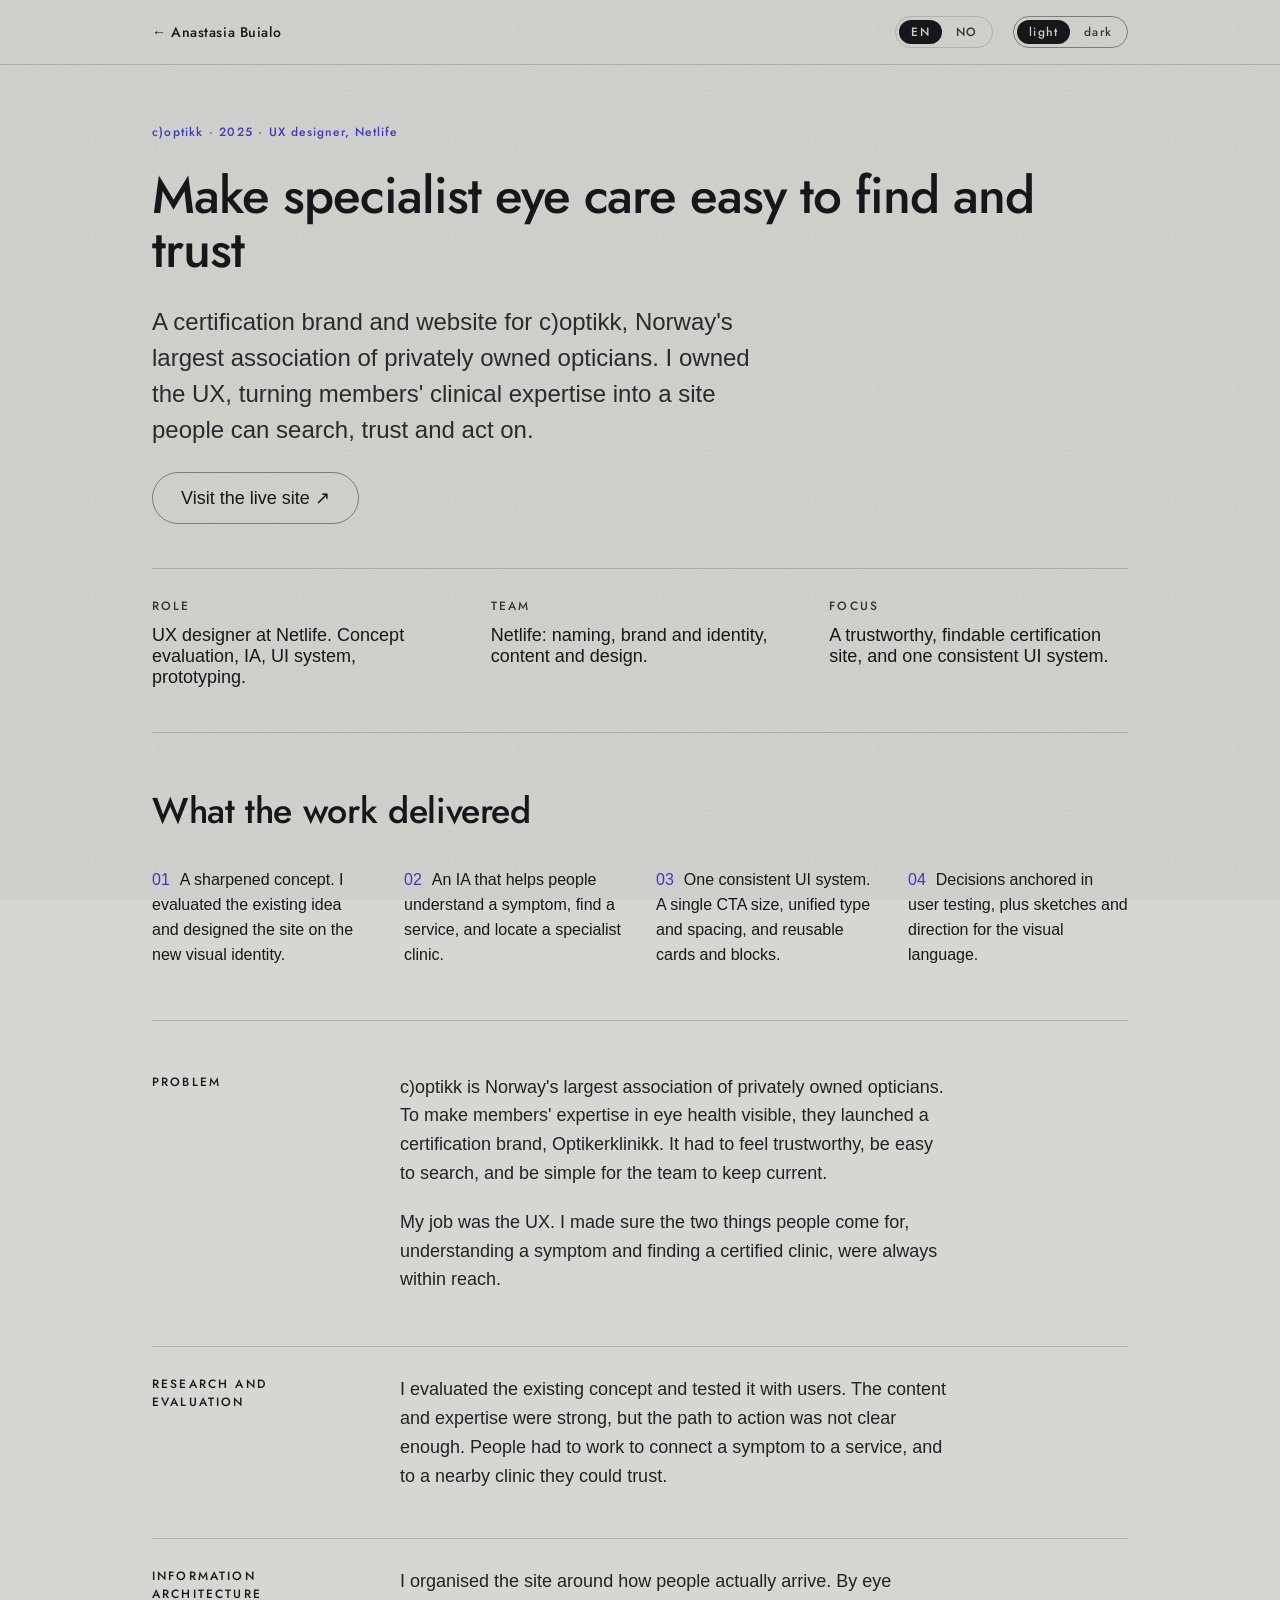
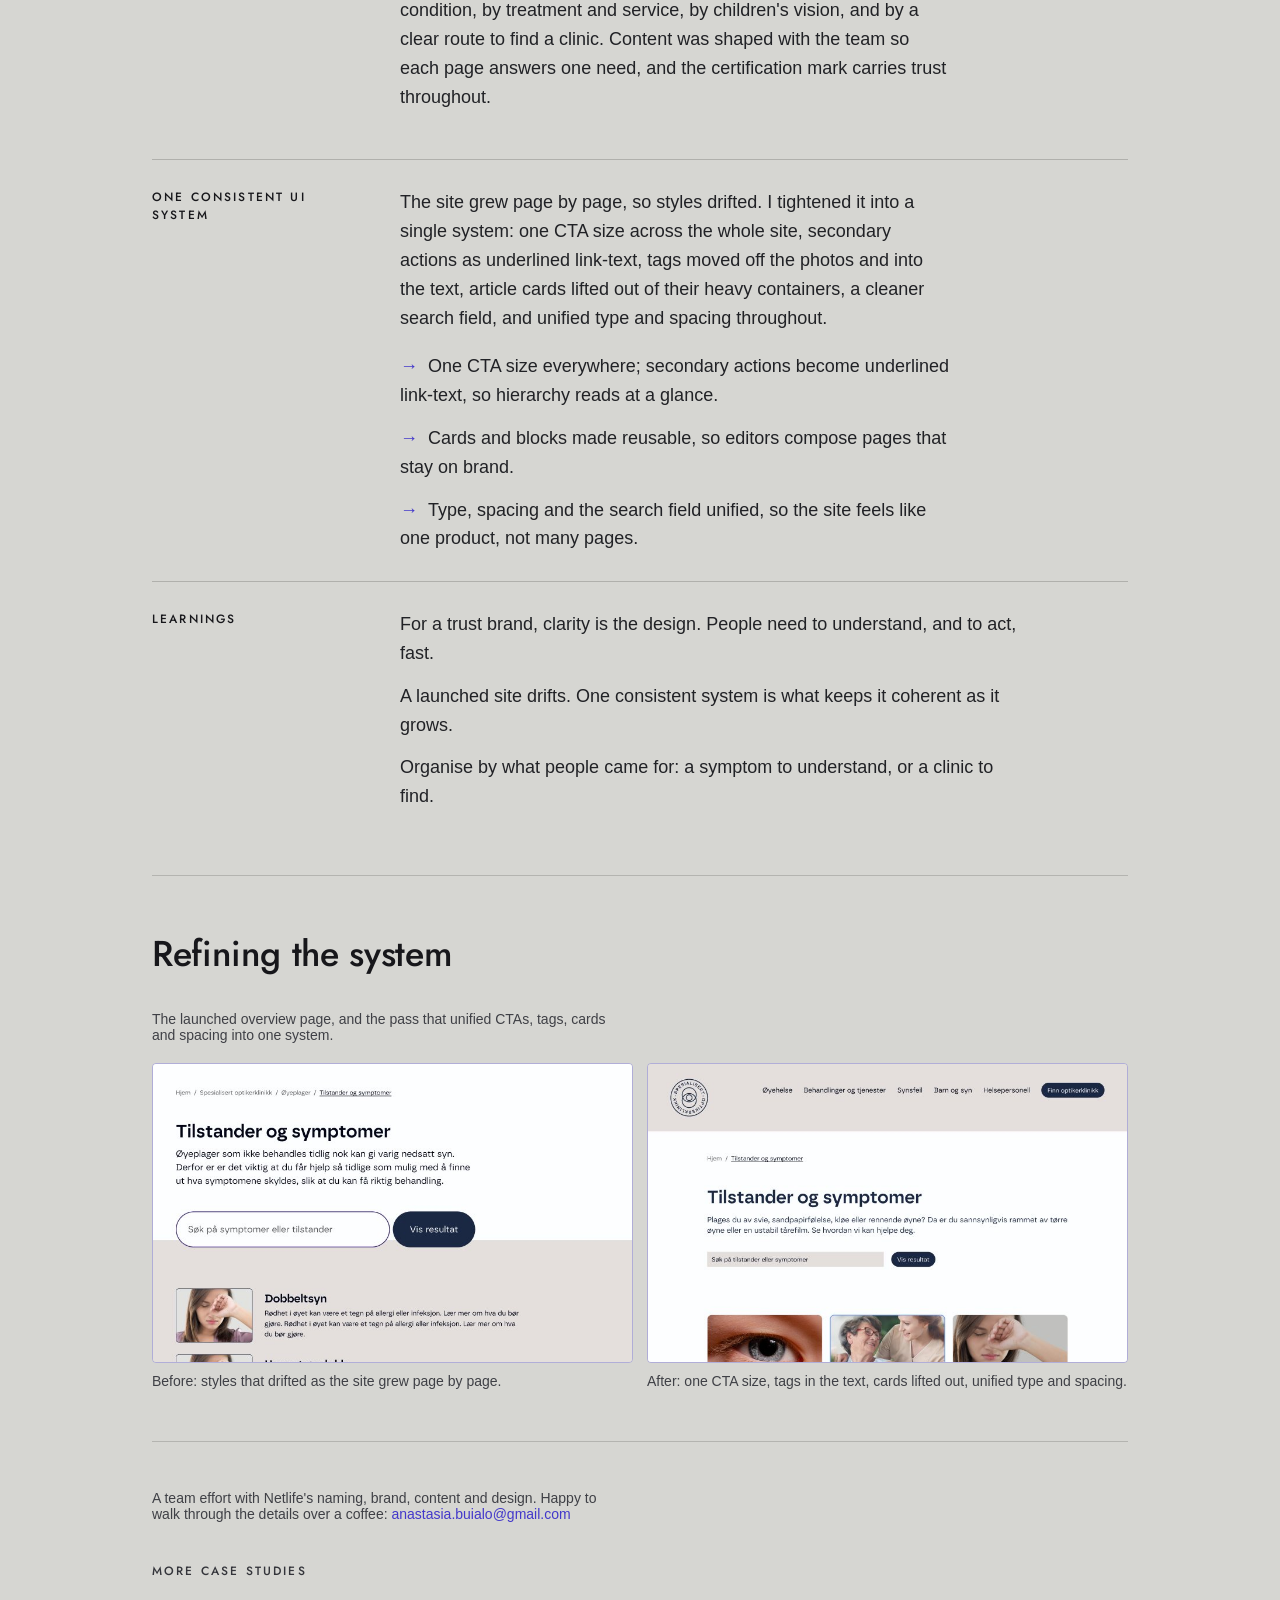
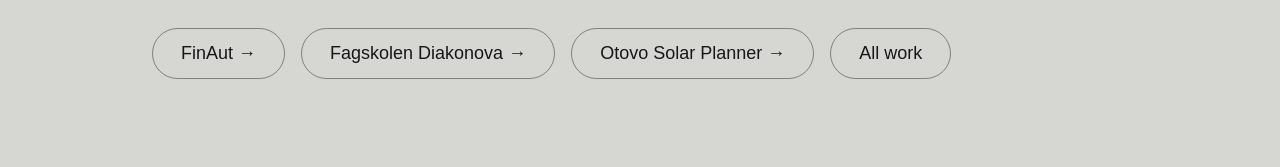
==== coptikk.html @ ac675fc8 "Add c)optikk case (EN/NO) + home link + 'More case studies' cross-nav; reframe Fagskolen to UX-lift/" ====
<!DOCTYPE html>
<html lang="en">
<head>
<meta charset="utf-8">
<meta name="viewport" content="width=device-width, initial-scale=1">
<title>c)optikk — Optikerklinikk certification site · Anastasia Buialo</title>
<meta name="description" content="c)optikk / Optikerklinikk — a certification brand and website that makes specialist eye care easy to find and trust, tightened into one consistent UI system. UX designer, Netlife.">
<link rel="preconnect" href="https://fonts.googleapis.com">
<link rel="preconnect" href="https://fonts.gstatic.com" crossorigin="anonymous">
<link href="https://fonts.googleapis.com/css2?family=Jost:ital,wght@0,300;0,400;0,500;0,600;1,400;1,500&display=swap" rel="stylesheet">
<link href="https://api.fontshare.com/v2/css?f[]=switzer@300,400,500&display=swap" rel="stylesheet">
<link rel="icon" type="image/png" href="assets/avatar.png">
<link rel="stylesheet" href="styles.css">
</head>
<body data-theme="light" data-lang="en">
<script>
(function () {
  try {
    var t = localStorage.getItem('ab-portfolio-theme');
    if (t === 'dark' || t === 'light') document.body.dataset.theme = t;
    var l = localStorage.getItem('ab-portfolio-lang');
    if (l === 'en' || l === 'no') { document.body.dataset.lang = l; document.documentElement.lang = l; }
  } catch (e) {}
})();
</script>

<!-- ============================== ENGLISH ============================== -->
<div class="lang-block lang-en" lang="en">

  <header class="site-header">
    <div class="header-inner">
      <a href="index.html" class="wordmark">← Anastasia Buialo</a>
      <nav class="nav nav--case">
        <div class="seg" role="group" aria-label="Language">
          <button class="seg-btn" type="button" data-set-lang="en" aria-pressed="true">EN</button>
          <button class="seg-btn" type="button" data-set-lang="no" aria-pressed="false">NO</button>
        </div>
        <div class="seg seg--theme" role="group" aria-label="Theme">
          <button class="seg-btn seg-btn--theme" type="button" data-set-theme="light" aria-pressed="true">light</button>
          <button class="seg-btn seg-btn--theme" type="button" data-set-theme="dark" aria-pressed="false">dark</button>
        </div>
      </nav>
    </div>
  </header>

  <main class="container">

    <section class="case-hero">
      <p class="kicker" style="margin-bottom:28px">c)optikk · 2025 · UX designer, Netlife</p>
      <h1 class="case-h1">Make specialist eye care easy to find and trust</h1>
      <p class="case-summary">A certification brand and website for c)optikk, Norway's largest association of privately owned opticians. I owned the UX, turning members' clinical expertise into a site people can search, trust and act on.</p>
      <p style="margin:24px 0 0"><a class="pill" href="https://optikerklinikk.no/" target="_blank" rel="noopener">Visit the live site ↗</a></p>
      <div class="case-meta">
        <div>
          <p class="field-label">Role</p>
          <p>UX designer at Netlife. Concept evaluation, IA, UI system, prototyping.</p>
        </div>
        <div>
          <p class="field-label">Team</p>
          <p>Netlife: naming, brand and identity, content and design.</p>
        </div>
        <div>
          <p class="field-label">Focus</p>
          <p>A trustworthy, findable certification site, and one consistent UI system.</p>
        </div>
      </div>
    </section>

    <section class="case-section">
      <h2 class="case-value-h2">What the work delivered</h2>
      <div class="value-grid">
        <p class="value-item"><span class="n">01</span>A sharpened concept. I evaluated the existing idea and designed the site on the new visual identity.</p>
        <p class="value-item"><span class="n">02</span>An IA that helps people understand a symptom, find a service, and locate a specialist clinic.</p>
        <p class="value-item"><span class="n">03</span>One consistent UI system. A single CTA size, unified type and spacing, and reusable cards and blocks.</p>
        <p class="value-item"><span class="n">04</span>Decisions anchored in user testing, plus sketches and direction for the visual language.</p>
      </div>
    </section>

    <section class="case-section case-section--story">

      <div class="story-row">
        <p class="story-label">Problem</p>
        <div class="story-body">
          <p>c)optikk is Norway's largest association of privately owned opticians. To make members' expertise in eye health visible, they launched a certification brand, Optikerklinikk. It had to feel trustworthy, be easy to search, and be simple for the team to keep current.</p>
          <p class="tight">My job was the UX. I made sure the two things people come for, understanding a symptom and finding a certified clinic, were always within reach.</p>
        </div>
      </div>

      <div class="story-row">
        <p class="story-label">Research and evaluation</p>
        <div class="story-body">
          <p>I evaluated the existing concept and tested it with users. The content and expertise were strong, but the path to action was not clear enough. People had to work to connect a symptom to a service, and to a nearby clinic they could trust.</p>
        </div>
      </div>

      <div class="story-row">
        <p class="story-label">Information architecture</p>
        <div class="story-body">
          <p>I organised the site around how people actually arrive. By eye condition, by treatment and service, by children's vision, and by a clear route to find a clinic. Content was shaped with the team so each page answers one need, and the certification mark carries trust throughout.</p>
        </div>
      </div>

      <div class="story-row">
        <p class="story-label">One consistent UI system</p>
        <div class="story-body">
          <p>The site grew page by page, so styles drifted. I tightened it into a single system: one CTA size across the whole site, secondary actions as underlined link-text, tags moved off the photos and into the text, article cards lifted out of their heavy containers, a cleaner search field, and unified type and spacing throughout.</p>
          <ul class="list-num">
            <li><span class="n">→</span>One CTA size everywhere; secondary actions become underlined link-text, so hierarchy reads at a glance.</li>
            <li><span class="n">→</span>Cards and blocks made reusable, so editors compose pages that stay on brand.</li>
            <li><span class="n">→</span>Type, spacing and the search field unified, so the site feels like one product, not many pages.</li>
          </ul>
        </div>
      </div>

      <div class="story-row story-row--last">
        <p class="story-label">Learnings</p>
        <ul class="learnings">
          <li>For a trust brand, clarity is the design. People need to understand, and to act, fast.</li>
          <li>A launched site drifts. One consistent system is what keeps it coherent as it grows.</li>
          <li>Organise by what people came for: a symptom to understand, or a clinic to find.</li>
        </ul>
      </div>
    </section>

    <section class="case-section">
      <h2 class="case-value-h2">Refining the system</h2>
      <p class="note" style="margin-bottom:20px">The launched overview page, and the pass that unified CTAs, tags, cards and spacing into one system.</p>
      <div class="img-grid img-grid--concept">
        <div>
          <img src="assets/coptikk-before.jpg" alt="The overview page as launched, before the system pass" class="img h-300 pos-top">
          <p class="caption caption--mut">Before: styles that drifted as the site grew page by page.</p>
        </div>
        <div>
          <img src="assets/coptikk-after.jpg" alt="The overview page after the system pass: one CTA size, tags in text, cards lifted out, unified spacing" class="img h-300 pos-top">
          <p class="caption caption--mut">After: one CTA size, tags in the text, cards lifted out, unified type and spacing.</p>
        </div>
      </div>
    </section>

    <section class="case-section--footer">
      <p class="note">A team effort with Netlife's naming, brand, content and design. Happy to walk through the details over a coffee: <a href="mailto:anastasia.buialo@gmail.com" class="link">anastasia.buialo@gmail.com</a></p>
      <p class="field-label" style="margin:40px 0 16px">More case studies</p>
      <div class="contact-actions">
        <a class="pill" href="finaut.html">FinAut →</a>
        <a class="pill" href="fagskolen.html">Fagskolen Diakonova →</a>
        <a class="pill" href="otovo-solar-planner.html">Otovo Solar Planner →</a>
        <a class="pill" href="index.html">All work</a>
      </div>
    </section>
  </main>
</div>

<!-- ============================== NORWEGIAN ============================== -->
<div class="lang-block lang-no" lang="no">

  <header class="site-header">
    <div class="header-inner">
      <a href="index.html" class="wordmark">← Anastasia Buialo</a>
      <nav class="nav nav--case">
        <div class="seg" role="group" aria-label="Språk">
          <button class="seg-btn" type="button" data-set-lang="en" aria-pressed="false">EN</button>
          <button class="seg-btn" type="button" data-set-lang="no" aria-pressed="true">NO</button>
        </div>
        <div class="seg seg--theme" role="group" aria-label="Tema">
          <button class="seg-btn seg-btn--theme" type="button" data-set-theme="light" aria-pressed="true">lys</button>
          <button class="seg-btn seg-btn--theme" type="button" data-set-theme="dark" aria-pressed="false">mørk</button>
        </div>
      </nav>
    </div>
  </header>

  <main class="container">

    <section class="case-hero">
      <p class="kicker" style="margin-bottom:28px">c)optikk · 2025 · UX-designer, Netlife</p>
      <h1 class="case-h1">Gjør spesialisert øyehelse lett å finne og stole på</h1>
      <p class="case-summary">En merkeordning og nettside for c)optikk, Norges største sammenslutning av privateide optikere. Jeg eide UX-en, og gjorde medlemmenes fagkunnskap om til en side folk kan søke i, stole på og handle ut fra.</p>
      <p style="margin:24px 0 0"><a class="pill" href="https://optikerklinikk.no/" target="_blank" rel="noopener">Se nettsiden live ↗</a></p>
      <div class="case-meta">
        <div>
          <p class="field-label">Rolle</p>
          <p>UX-designer i Netlife. Konseptevaluering, IA, UI-system, prototyping.</p>
        </div>
        <div>
          <p class="field-label">Team</p>
          <p>Netlife: navn, merke og identitet, innhold og design.</p>
        </div>
        <div>
          <p class="field-label">Fokus</p>
          <p>En troverdig, søkbar merkeordningsside, og ett konsistent UI-system.</p>
        </div>
      </div>
    </section>

    <section class="case-section">
      <h2 class="case-value-h2">Hva arbeidet ga</h2>
      <div class="value-grid">
        <p class="value-item"><span class="n">01</span>Et spisset konsept. Jeg evaluerte den eksisterende ideen og utviklet siden på den nye visuelle identiteten.</p>
        <p class="value-item"><span class="n">02</span>En IA som hjelper folk å forstå et symptom, finne en tjeneste, og lokalisere en spesialisert klinikk.</p>
        <p class="value-item"><span class="n">03</span>Ett konsistent UI-system. Én CTA-størrelse, enhetlig type og avstand, og gjenbrukbare kort og blokker.</p>
        <p class="value-item"><span class="n">04</span>Beslutninger forankret i brukertesting, pluss skisser og retning for det visuelle språket.</p>
      </div>
    </section>

    <section class="case-section case-section--story">

      <div class="story-row">
        <p class="story-label">Problem</p>
        <div class="story-body">
          <p>c)optikk er Norges største sammenslutning av privateide optikere. For å synliggjøre medlemmenes kompetanse på øyehelse lanserte de en merkeordning, Optikerklinikk. Den måtte føles troverdig, være lett å søke i, og enkel for teamet å holde oppdatert.</p>
          <p class="tight">Min jobb var UX-en. Jeg sørget for at de to tingene folk kommer for, å forstå et symptom og å finne en sertifisert klinikk, alltid var innen rekkevidde.</p>
        </div>
      </div>

      <div class="story-row">
        <p class="story-label">Innsikt og evaluering</p>
        <div class="story-body">
          <p>Jeg evaluerte det eksisterende konseptet og testet det med brukere. Innholdet og fagkunnskapen var sterke, men veien til handling var ikke tydelig nok. Folk måtte jobbe for å koble et symptom til en tjeneste, og til en klinikk i nærheten de kunne stole på.</p>
        </div>
      </div>

      <div class="story-row">
        <p class="story-label">Informasjonsarkitektur</p>
        <div class="story-body">
          <p>Jeg organiserte siden rundt hvordan folk faktisk kommer inn. Etter øyeplage, etter behandling og tjeneste, etter barn og syn, og etter en tydelig vei til å finne en klinikk. Innholdet ble formet med teamet så hver side svarer på ett behov, og merket bærer tillit gjennom hele.</p>
        </div>
      </div>

      <div class="story-row">
        <p class="story-label">Ett konsistent UI-system</p>
        <div class="story-body">
          <p>Siden vokste side for side, så stilene sklidde fra hverandre. Jeg strammet det til ett system: én CTA-størrelse på hele siden, sekundære handlinger som understreket lenketekst, tags flyttet av bildene og inn i teksten, artikkelkort løftet ut av tunge containere, et renere søkefelt, og enhetlig type og avstand gjennomgående.</p>
          <ul class="list-num">
            <li><span class="n">→</span>Én CTA-størrelse overalt; sekundære handlinger blir understreket lenketekst, så hierarkiet leses med et blikk.</li>
            <li><span class="n">→</span>Kort og blokker gjort gjenbrukbare, så redaktører setter sammen sider som holder seg profilriktige.</li>
            <li><span class="n">→</span>Type, avstand og søkefeltet forenet, så siden føles som ett produkt, ikke mange sider.</li>
          </ul>
        </div>
      </div>

      <div class="story-row story-row--last">
        <p class="story-label">Læring</p>
        <ul class="learnings">
          <li>For et tillitsmerke er tydelighet selve designet. Folk må forstå, og handle, raskt.</li>
          <li>En lansert side sklir. Ett konsistent system er det som holder den helhetlig når den vokser.</li>
          <li>Organiser etter det folk kom for: et symptom å forstå, eller en klinikk å finne.</li>
        </ul>
      </div>
    </section>

    <section class="case-section">
      <h2 class="case-value-h2">Å stramme til systemet</h2>
      <p class="note" style="margin-bottom:20px">Den lanserte oversiktssiden, og runden som forente CTA-er, tags, kort og avstand til ett system.</p>
      <div class="img-grid img-grid--concept">
        <div>
          <img src="assets/coptikk-before.jpg" alt="Oversiktssiden slik den ble lansert, før systemrunden" class="img h-300 pos-top">
          <p class="caption caption--mut">Før: stiler som sklidde etter hvert som siden vokste side for side.</p>
        </div>
        <div>
          <img src="assets/coptikk-after.jpg" alt="Oversiktssiden etter systemrunden: én CTA-størrelse, tags i teksten, kort løftet ut, enhetlig avstand" class="img h-300 pos-top">
          <p class="caption caption--mut">Etter: én CTA-størrelse, tags i teksten, kort løftet ut, enhetlig type og avstand.</p>
        </div>
      </div>
    </section>

    <section class="case-section--footer">
      <p class="note">Et teamarbeid med Netlifes navn, merke, innhold og design. Jeg går gjerne gjennom detaljene over en kaffe: <a href="mailto:anastasia.buialo@gmail.com" class="link">anastasia.buialo@gmail.com</a></p>
      <p class="field-label" style="margin:40px 0 16px">Flere casestudier</p>
      <div class="contact-actions">
        <a class="pill" href="finaut.html">FinAut →</a>
        <a class="pill" href="fagskolen.html">Fagskolen Diakonova →</a>
        <a class="pill" href="otovo-solar-planner.html">Otovo Solar Planner →</a>
        <a class="pill" href="index.html">Alle prosjekter</a>
      </div>
    </section>
  </main>
</div>

<script src="app.js"></script>
</body>
</html>
---- styles.css ----
/* =============================================================
   Anastasia Buialo — portfolio
   Design system + component styles.
   Two families (Futura/Jost, Suisse Intl/Switzer), two weights
   (400/500), one accent scale. Light + dark. No build step.
   ============================================================= */

/* ---------- Tokens ------------------------------------------ */
:root {
  --bg: #d6d6d2;
  --ink: #17171b;
  --big: #2b2c30;
  --body: #212226;
  --sub: #34353b;
  --mut: #3f4046;
  --acc: #4338ca;
  --acc2: #4f46e5;
  --acc3: #3730a3;
  --line: rgba(0, 0, 0, 0.14);
  --line2: rgba(0, 0, 0, 0.16);
  --line3: rgba(0, 0, 0, 0.18);
  --line4: rgba(0, 0, 0, 0.4);
  --wash: rgba(0, 0, 0, 0.02);
  --header-bg: rgba(214, 214, 210, 0.88);
  --dot: rgba(23, 23, 27, 0.45);
  --dot2: rgba(23, 23, 27, 0.38);
  --dot3: rgba(23, 23, 27, 0.3);
  --img-line: rgba(79, 70, 229, 0.28);
  --glow: rgba(67, 56, 202, 0.45);

  --font-display: 'Futura', 'Jost', sans-serif;
  --font-body: 'Suisse Intl', 'Suisse Int\'l', 'Switzer', sans-serif;
  --container: 1040px;
  --pad-x: clamp(16px, 4vw, 32px);
  --section-y: clamp(40px, 5vw, 64px);
}

body[data-theme="dark"] {
  --bg: #030712;
  --ink: #f9fafb;
  --big: #e5e7eb;
  --body: #d1d5db;
  --sub: #9ca3af;
  --mut: #9ca3af;
  --acc: #818cf8;
  --acc2: #a5b4fc;
  --acc3: #c7d2fe;
  --line: rgba(255, 255, 255, 0.12);
  --line2: rgba(255, 255, 255, 0.08);
  --line3: rgba(255, 255, 255, 0.1);
  --line4: rgba(255, 255, 255, 0.55);
  --wash: rgba(255, 255, 255, 0.02);
  --header-bg: rgba(3, 7, 18, 0.85);
  --dot: rgba(129, 140, 248, 0.55);
  --dot2: rgba(129, 140, 248, 0.45);
  --dot3: rgba(129, 140, 248, 0.35);
  --img-line: rgba(129, 140, 248, 0.25);
  --glow: rgba(129, 140, 248, 0.35);
}

/* ---------- Base -------------------------------------------- */
@font-face {
  font-family: 'Thornskull';
  src: url('assets/Thornskull-Regular.otf') format('opentype');
  font-display: swap;
}

*,
*::before,
*::after { box-sizing: border-box; }

body {
  margin: 0;
  background-color: var(--bg);
  overflow-x: clip;
  color: var(--ink);
  font-family: var(--font-body);
  -webkit-font-smoothing: antialiased;
  transition: background-color 0.3s, color 0.3s;
}

h1, h2, h3 { font-family: var(--font-display); }

::selection { background: var(--ink); color: var(--bg); }

@media (prefers-reduced-motion: no-preference) {
  html { scroll-behavior: smooth; }
}

a:focus-visible,
button:focus-visible {
  outline: 2px solid var(--acc);
  outline-offset: 3px;
  border-radius: 4px;
}

/* Prose links (case-study body copy / footers) */
.link { color: var(--acc); text-decoration: none; }
.link:hover { color: var(--acc2); }

/* Language-aware line breaking: body copy hyphenates using each block's `lang`
   (en / no); headings, labels and short display strings never hyphenate. */
/* No automatic hyphenation anywhere; wrap at spaces / explicit break points only. */
main { hyphens: manual; -webkit-hyphens: manual; overflow-wrap: break-word; }
h1, h2, h3,
.hero-h1, .contact-h2, .case-h1, .case-value-h2, .acc-title, .block-heading,
.emphasis, .kicker, .eyebrow, .field-label, .row-label, .side-label,
.story-label, .index-name, .index-year, .nav-link, .wordmark, .seg-btn,
.tag, .overline, .caption, .meta-list, .years, .skills-text {
  hyphens: manual;
  -webkit-hyphens: manual;
}

/* ---------- Film-grain overlay ------------------------------ */
body::after {
  content: "";
  position: fixed;
  inset: 0;
  z-index: 2147483647;
  pointer-events: none;
  opacity: 0.35;
  mix-blend-mode: multiply;
  background-image: url("data:image/svg+xml,%3Csvg xmlns='http://www.w3.org/2000/svg' width='180' height='180'%3E%3Cfilter id='n'%3E%3CfeTurbulence type='fractalNoise' baseFrequency='0.85' numOctaves='2' stitchTiles='stitch'/%3E%3CfeColorMatrix type='matrix' values='0 0 0 0 0 0 0 0 0 0 0 0 0 0 0 0 0 0 0.18 0'/%3E%3C/filter%3E%3Crect width='180' height='180' filter='url(%23n)'/%3E%3C/svg%3E");
}
body[data-theme="dark"]::after {
  opacity: 0.8;
  mix-blend-mode: overlay;
  background-image: url("data:image/svg+xml,%3Csvg xmlns='http://www.w3.org/2000/svg' width='180' height='180'%3E%3Cfilter id='n'%3E%3CfeTurbulence type='fractalNoise' baseFrequency='0.85' numOctaves='2' stitchTiles='stitch'/%3E%3CfeColorMatrix type='matrix' values='0 0 0 0 1 0 0 0 0 1 0 0 0 0 1 0 0 0 0.22 0'/%3E%3C/filter%3E%3Crect width='180' height='180' filter='url(%23n)'/%3E%3C/svg%3E");
}

/* ---------- Language visibility ----------------------------- */
.lang-block { display: none; }
body[data-lang="en"] .lang-en { display: block; }
body[data-lang="no"] .lang-no { display: block; }

/* ---------- Layout ------------------------------------------ */
.container {
  max-width: var(--container);
  margin: 0 auto;
  padding: 0 var(--pad-x);
}

/* ---------- Header ------------------------------------------ */
.site-header {
  position: sticky;
  top: 0;
  z-index: 50;
  background: var(--header-bg);
  backdrop-filter: blur(12px);
  -webkit-backdrop-filter: blur(12px);
  border-bottom: 1px solid var(--line2);
}
.header-inner {
  max-width: var(--container);
  margin: 0 auto;
  display: flex;
  flex-wrap: wrap;
  align-items: center;
  justify-content: space-between;
  gap: 10px 20px;
  padding: 16px var(--pad-x);
}
.wordmark {
  font-family: var(--font-display);
  font-size: 14px;
  font-weight: 500;
  letter-spacing: 0.04em;
  color: var(--ink);
  text-decoration: none;
  white-space: nowrap;
}
.nav {
  display: flex;
  flex-wrap: wrap;
  align-items: center;
  gap: 10px 18px;
}
.nav--case { gap: 12px 20px; }
.nav-links {
  display: flex;
  flex-wrap: wrap;
  align-items: center;
  gap: 10px 18px;
}
/* Mobile "Menu" disclosure: hidden on desktop */
.nav-menu-btn {
  display: none;
  align-items: center;
  gap: 6px;
  font-family: var(--font-display);
  font-size: 12px;
  font-weight: 500;
  letter-spacing: 0.1em;
  color: var(--sub);
  background: none;
  border: none;
  padding: 0;
  cursor: pointer;
  transition: color 0.2s;
}
.nav-menu-btn:hover { color: var(--acc2); }
.nav-menu-btn .caret { font-size: 10px; }

@media (max-width: 640px) {
  .nav-menu-btn { display: inline-flex; order: 4; }
  .nav-links { display: none; order: 5; width: 100%; }
  .nav-links.open {
    display: flex;
    flex-direction: column;
    align-items: flex-start;
    gap: 16px;
    width: 100%;
    padding: 6px 0 4px;
  }
}
/* Nav items share the toggle buttons' typeface + scale (Futura 12, tracked) */
.nav-link {
  font-family: var(--font-display);
  font-size: 12px;
  font-weight: 500;
  letter-spacing: 0.1em;
  color: var(--sub);
  text-decoration: none;
  transition: color 0.2s;
}
.nav-link:hover { color: var(--acc2); }

/* Segmented pill toggles (lang + theme) */
.seg {
  display: flex;
  align-items: center;
  gap: 2px;
  border: 1px solid var(--line);
  border-radius: 999px;
  padding: 3px;
}
.seg--theme { border-color: var(--line4); }
.seg-btn {
  font-family: var(--font-display);
  font-size: 12px;
  font-weight: 500;
  letter-spacing: 0.1em;
  line-height: 1.2;
  padding: 5px 12px;
  border: none;
  border-radius: 999px;
  background: transparent;
  color: var(--sub);
  cursor: pointer;
  transition: background 0.2s, color 0.2s;
}
.seg-btn--theme { text-transform: lowercase; }
.seg-btn:hover { color: var(--ink); }
.seg-btn[aria-pressed="true"] {
  background: var(--ink);
  color: var(--bg);
}
.seg-btn[aria-pressed="true"]:hover { color: var(--bg); }

/* ---------- Sections ---------------------------------------- */
.section {
  padding: var(--section-y) 0;
  scroll-margin-top: 80px;
}
.section--bordered { border-bottom: 1px solid var(--line2); }

.hero {
  padding: clamp(36px, 4.5vw, 64px) 0 var(--section-y);
  border-bottom: 1px solid var(--line2);
}

.section-head {
  display: flex;
  align-items: baseline;
  gap: 24px;
  margin-bottom: 20px;
}
.section-head--wide { margin-bottom: 32px; }
.section-head h2 {
  font-size: clamp(26px, 2.8vw, 38px);
  font-weight: 500;
  letter-spacing: -0.01em;
  margin: 0;
}
.eyebrow {
  font-family: var(--font-display);
  font-size: 12px;
  font-weight: 500;
  letter-spacing: 0.1em;
  color: var(--acc);
}
/* Every 12px uppercase-style label is one weight (Futura Medium / 500) */
.field-label, .row-label, .side-label, .story-label, .about-langlabel { font-weight: 500; }

/* ---------- Typographic helpers ----------------------------- */
.kicker {
  font-family: var(--font-display);
  font-size: 12px;
  font-weight: 500;
  letter-spacing: 0.1em;
  color: var(--acc);
  margin: 0 0 24px;
}
.field-label {
  font-family: var(--font-display);
  font-size: 12px;
  letter-spacing: 0.18em;
  text-transform: uppercase;
  color: var(--sub);
  margin: 0 0 10px;
}
.overline {
  font-size: 14px;
  letter-spacing: 0.18em;
  text-transform: uppercase;
  color: var(--acc);
  margin: 40px 0 16px;
}
.note {
  font-size: 14px;
  font-weight: 400;
  color: var(--mut);
  margin: 0;
  max-width: 60ch;
}
.caption {
  font-size: 14px;
  color: var(--sub);
  margin: 10px 0 0;
}
.caption .n,
.caption--mut .n { color: var(--acc); }
.caption--mut { color: var(--mut); }

/* ---------- Hero (home) ------------------------------------- */
.hero-h1 {
  font-size: clamp(40px, 5.2vw, 76px);
  font-weight: 500;
  line-height: 1.05;
  letter-spacing: -0.02em;
  margin: 0;
  max-width: 18ch;
  text-wrap: balance;
}
/* Norwegian string has ascender/descender collisions at the tight leading */
.lang-no .hero-h1 { line-height: 1.15; }
.hero-h1 em {
  font-style: italic;
  font-weight: 400;
  color: var(--acc2);
}
.hero-lead {
  font-size: 20px;
  line-height: 1.5;
  font-weight: 400;
  color: var(--body);
  margin: 0;
  max-width: 58ch;
}
.hero-grid {
  display: grid;
  grid-template-columns: repeat(auto-fit, minmax(min(100%, 420px), 1fr));
  gap: 40px 64px;
  margin-top: 40px;
  align-items: start;
}

/* Meta list (hero) */
.meta-list {
  list-style: none;
  margin: 0;
  padding: 0;
  display: flex;
  flex-direction: column;
  gap: 14px;
  font-family: var(--font-display);
  font-size: 14px;
  color: var(--sub);
}
.meta-list li {
  display: flex;
  flex-wrap: wrap;
  justify-content: space-between;
  gap: 6px 24px;
  border-bottom: 1px solid var(--line3);
  padding-bottom: 14px;
}
.meta-list li:last-child { border-bottom: none; padding-bottom: 0; }
.meta-list li span:last-child { color: var(--ink); }
.meta-list .nowrap { white-space: nowrap; }
.meta-list .right { text-align: right; }

/* ---------- Dither bands ------------------------------------ */
.dither {
  background-image: radial-gradient(var(--dot) 1px, transparent 1.3px);
  background-size: 7px 7px;
}
.dither--hero {
  height: 64px;
  margin-top: 36px;
  -webkit-mask-image: linear-gradient(90deg, black 0%, var(--line4) 45%, transparent 82%);
  mask-image: linear-gradient(90deg, black 0%, var(--line4) 45%, transparent 82%);
}
.dither--rule {
  height: 28px;
  margin-top: clamp(40px, 7vw, 72px);
  background-image: radial-gradient(var(--dot3) 1px, transparent 1.3px);
  -webkit-mask-image: linear-gradient(90deg, black, transparent 85%);
  mask-image: linear-gradient(90deg, black, transparent 85%);
}
.dither--contact {
  height: 72px;
  margin-bottom: 48px;
  background-image: radial-gradient(var(--dot2) 1px, transparent 1.3px);
  -webkit-mask-image: linear-gradient(0deg, black, transparent 90%);
  mask-image: linear-gradient(0deg, black, transparent 90%);
}

/* ---------- Method ------------------------------------------ */
.tagline {
  font-size: clamp(20px, 2.2vw, 26px);
  line-height: 1.4;
  font-weight: 400;
  color: var(--big);
  margin: 0 0 clamp(36px, 5vw, 56px);
  text-wrap: pretty;
}
.step-grid {
  display: grid;
  grid-template-columns: repeat(auto-fit, minmax(min(100%, 180px), 1fr));
  gap: 36px 32px;
}
.step-num {
  font-family: var(--font-display);
  font-size: 14px;
  letter-spacing: 0.18em;
  color: var(--acc);
  margin: 0 0 14px;
}
.step h3 {
  font-size: 22px;
  font-weight: 500;
  margin: 0 0 10px;
}
.step p {
  font-size: 14px;
  font-weight: 400;
  color: var(--sub);
  line-height: 1.6;
  margin: 0;
}

/* ---------- Accordions -------------------------------------- */
.accordion { border-top: 1px solid var(--line3); }

.acc-head {
  display: grid;
  grid-template-columns: minmax(24px, 6vw) minmax(0, 1fr) auto;
  gap: clamp(12px, 2vw, 24px);
  align-items: baseline;
  width: 100%;
  padding: 26px 0;
  border: none;
  border-top: 1px solid var(--line3);
  background: transparent;
  color: inherit;
  font: inherit;
  text-align: left;
  cursor: pointer;
  transition: background 0.25s;
}
.accordion > .acc-head:first-child { border-top: none; }
.acc-head:hover { background: var(--wash); }

.acc-num {
  font-family: var(--font-display);
  font-size: 14px;
  color: var(--acc);
}
.acc-title {
  display: block;
  font-size: clamp(20px, 2.2vw, 30px);
  font-weight: 500;
  letter-spacing: -0.01em;
  margin: 0;
  transition: color 0.25s, transform 0.25s;
}
.acc-sub {
  display: block;
  font-size: 16px;
  color: var(--sub);
  margin: 6px 0 0;
  font-weight: 400;
}
.acc-meta {
  display: flex;
  align-items: center;
  gap: 20px;
  font-family: var(--font-display);
  font-size: 14px;
  color: var(--sub);
}
.acc-icon {
  font-size: 22px;
  color: var(--acc);
  width: 20px;
  text-align: center;
}
.acc-head:hover .acc-title {
  color: var(--acc2);
  transform: translateX(10px);
}

.acc-panel {
  display: grid;
  grid-template-columns: repeat(auto-fit, minmax(min(100%, 380px), 1fr));
  gap: 36px 64px;
  padding: 4px 0 44px clamp(32px, 6vw, 96px);
}
.acc-panel[hidden] { display: none; }

.panel-body p { margin: 0; }
.panel-body .desc {
  font-size: 16px;
  line-height: 1.6;
  font-weight: 400;
  color: var(--body);
}
.panel-list {
  margin: 20px 0 0;
  padding: 0 0 0 20px;
  display: flex;
  flex-direction: column;
  gap: 10px;
  font-size: 16px;
  line-height: 1.55;
  font-weight: 400;
  color: var(--body);
}
.panel-body .panel-cta { margin: 40px 0 0; }

.tag-row {
  display: flex;
  flex-wrap: wrap;
  gap: 8px 20px;
}
.tag {
  font-family: var(--font-display);
  font-size: 14px;
  letter-spacing: 0.02em;
  color: var(--acc3);
}
.side-role {
  font-size: 16px;
  margin: 0 0 24px;
  color: var(--ink);
}
.side-label {
  font-family: var(--font-display);
  font-size: 12px;
  letter-spacing: 0.18em;
  text-transform: uppercase;
  color: var(--sub);
  margin: 0 0 12px;
}

/* Emphasis figures (+40%, 13, Finalist) */
.emphasis {
  font-family: var(--font-display);
  font-weight: 500;
  letter-spacing: -0.02em;
  color: var(--acc2);
  margin: 0;
  line-height: 1;
}
.emphasis--panel { font-size: clamp(40px, 4.4vw, 60px); }
.emphasis--stat { font-size: clamp(34px, 3.8vw, 52px); }
.emphasis--word {
  font-size: clamp(26px, 2.6vw, 38px);
  letter-spacing: -0.01em;
  line-height: 1.15;
}
.emphasis-cap {
  font-size: 14px;
  color: var(--sub);
  margin: 8px 0 32px;
  font-weight: 400;
}

/* ---------- Pills ------------------------------------------- */
.pill {
  display: inline-block;
  font-size: 18px;
  color: var(--ink);
  border: 1px solid var(--line4);
  text-decoration: none;
  padding: 14px 28px;
  border-radius: 999px;
  white-space: nowrap;
  transition: border-color 0.2s, color 0.2s, transform 0.2s;
}
.pill:hover {
  border-color: var(--acc);
  color: var(--acc2);
  transform: translateY(-3px);
}

/* ---------- More projects / index table -------------------- */
.index { border-top: 1px solid var(--line3); }
.index-row {
  display: grid;
  grid-template-columns: minmax(min(100%, 160px), 0.85fr) minmax(min(100%, 260px), 1.5fr) 76px;
  gap: 24px;
  align-items: baseline;
  padding: 16px 0;
  border-bottom: 1px solid var(--line3);
}
/* The work (what she did) leads; the client is secondary */
.index-name { font-size: 15px; font-weight: 500; color: var(--sub); }
.index-desc { font-size: 18px; font-weight: 400; color: var(--ink); line-height: 1.45; }
.index-year {
  font-family: var(--font-display);
  font-size: 14px;
  color: var(--mut);
  white-space: nowrap;
}
.block-heading {
  font-size: clamp(20px, 2.4vw, 28px);
  font-weight: 500;
  margin: 0;
}

/* ---------- Labelled rows (experience / about / story) ------ */
.rows { border-top: 1px solid var(--line3); }
.row {
  display: flex;
  flex-wrap: wrap;
  gap: 12px 40px;
  padding: 22px 0;
  border-bottom: 1px solid var(--line3);
}
.row:last-child { border-bottom: none; }
.row--tight { padding: 18px 0; }
.row-label {
  font-family: var(--font-display);
  font-size: 12px;
  letter-spacing: 0.18em;
  text-transform: uppercase;
  color: var(--ink);
  margin: 0;
  flex: 0 0 auto;
  width: 220px;
  max-width: 100%;
}
.row-list {
  list-style: none;
  margin: 0;
  padding: 0;
  display: flex;
  flex-direction: column;
  gap: 14px;
  font-size: 18px;
  font-weight: 400;
  color: var(--body);
  flex: 1 1 320px;
  min-width: 0;
}
.row-list .years { color: var(--mut); white-space: nowrap; }
.skills-text {
  font-size: 16px;
  font-weight: 400;
  color: var(--body);
  margin: 0;
  line-height: 1.7;
  text-wrap: pretty;
  flex: 1 1 320px;
  min-width: 0;
}
.skills-text .mid { color: var(--acc); padding: 0 10px; }

/* ---------- About ------------------------------------------- */
.about-grid {
  display: flex;
  flex-wrap: wrap;
  gap: 40px 56px;
  align-items: flex-start;
}
.about-copy { flex: 1 1 420px; max-width: 62ch; }
.about-lead {
  font-size: 20px;
  line-height: 1.5;
  font-weight: 400;
  color: var(--big);
  margin: 0;
  text-wrap: pretty;
}
.about-p2 {
  font-size: 18px;
  line-height: 1.6;
  font-weight: 400;
  color: var(--sub);
  margin: 28px 0 0;
  max-width: 60ch;
}
.about-langlabel {
  font-family: var(--font-display);
  font-size: 12px;
  letter-spacing: 0.18em;
  text-transform: uppercase;
  color: var(--sub);
  margin: 48px 0 14px;
}
.about-langs {
  font-size: 18px;
  font-weight: 400;
  color: var(--body);
  margin: 0;
}
.about-portrait { flex: 0 1 260px; min-width: 200px; }
.portrait {
  width: 100%;
  aspect-ratio: 1;
  object-fit: cover;
  border-radius: 4px;
  display: block;
}
.skills-block { margin-top: 48px; border-top: 1px solid var(--line3); }

/* ---------- Visual work ------------------------------------- */
.vw-intro {
  font-size: 20px;
  line-height: 1.5;
  font-weight: 400;
  color: var(--sub);
  margin: 0 0 24px;
  max-width: 52ch;
}
.vw-accordion { border-top: 1px solid var(--line3); }
.vw-accordion .acc-head { padding: 20px 0; }
.vw-accordion .acc-title { font-size: clamp(16px, 1.6vw, 22px); }
.vw-accordion .acc-sub { font-size: 13px; margin: 5px 0 0; }
.vw-accordion .acc-icon { color: var(--acc2); }
.vw-accordion .acc-head:last-of-type { border-bottom: 1px solid var(--line3); }
.vw-panel {
  display: block;
  padding: 8px 0 64px clamp(36px, 7vw, 112px);
}
.vw-panel[hidden] { display: none; }
.vw-text {
  font-size: 16px;
  line-height: 1.6;
  font-weight: 400;
  color: var(--body);
  margin: 0 0 32px;
  max-width: 62ch;
}
.vw-text--ref { margin: 0 0 20px; }

.process-grid {
  display: grid;
  grid-template-columns: repeat(auto-fit, minmax(min(100%, 200px), 1fr));
  gap: 16px;
  align-items: stretch;
}
.specimen { display: flex; flex-direction: column; }
.specimen-box {
  flex: 1;
  min-height: 180px;
  display: flex;
  align-items: center;
  justify-content: center;
  border: 1px solid var(--glow);
  border-radius: 4px;
  font-family: 'Thornskull', var(--font-display);
  font-size: clamp(36px, 4vw, 56px);
  color: var(--ink);
}
.img-pair {
  display: grid;
  grid-template-columns: repeat(auto-fit, minmax(min(100%, 200px), 1fr));
  gap: 16px;
  max-width: 560px;
}
.side-grid {
  display: grid;
  grid-template-columns: repeat(auto-fit, minmax(min(100%, 110px), 1fr));
  gap: 14px;
  max-width: 900px;
}
.side-block { margin-top: clamp(48px, 7vw, 80px); }
.side-copy {
  font-size: 18px;
  line-height: 1.6;
  font-weight: 400;
  color: var(--body);
  margin: 0 0 28px;
  max-width: 62ch;
}
.footnote {
  font-size: 14px;
  color: var(--mut);
  margin: 40px 0 0;
  max-width: 62ch;
}

/* ---------- Images ------------------------------------------ */
.img {
  width: 100%;
  object-fit: cover;
  border-radius: 4px;
  border: 1px solid var(--img-line);
  display: block;
}
.img--full { width: 100%; height: auto; object-fit: initial; }
.img--auto { height: auto; }
.h-130 { height: 130px; }
.h-140 { height: 140px; }
.h-180 { height: 180px; }
.h-200 { height: 200px; }
.h-260 { height: 260px; }
.h-300 { height: 300px; }
.pos-top { object-position: top; }
.pos-left { object-position: left; }
.pos-lefttop { object-position: left top; }
.grayscale { filter: grayscale(1); }
.mw-420 { max-width: 420px; }

/* ---------- Contact ----------------------------------------- */
.contact {
  position: relative;
  padding: clamp(32px, 5vw, 56px) 0 40px;
  scroll-margin-top: 80px;
}
.contact-kicker { margin-bottom: 28px; }
.contact-h2 {
  font-family: var(--font-display);
  font-size: clamp(26px, 3.2vw, 42px);
  font-weight: 400;
  letter-spacing: -0.01em;
  line-height: 1.15;
  color: var(--acc2);
  margin: 0;
}
.contact-actions {
  display: flex;
  flex-wrap: wrap;
  gap: 16px;
  margin-top: 48px;
}
.email-control {
  display: inline-flex;
  align-items: stretch;
  border: 1px solid var(--line4);
  border-radius: 999px;
  overflow: hidden;
}
.email-link {
  font-size: 18px;
  color: var(--ink);
  text-decoration: none;
  white-space: nowrap;
  padding: 14px 22px 14px 28px;
  transition: color 0.2s, background 0.2s;
}
.email-link:hover { color: var(--acc2); background: var(--wash); }
.email-divider { width: 1px; background: var(--line4); }
.copy-btn {
  font-size: 14px;
  font-family: inherit;
  color: var(--ink);
  background: transparent;
  border: none;
  cursor: pointer;
  padding: 14px 22px;
  transition: color 0.2s, background 0.2s;
}
.copy-btn:hover { color: var(--acc2); background: var(--wash); }

.footer-credits {
  display: flex;
  justify-content: space-between;
  gap: 24px;
  margin-top: 48px;
  padding-top: 24px;
  border-top: 1px solid var(--line2);
  font-family: var(--font-display);
  font-size: 12px;
  color: var(--mut);
  flex-wrap: wrap;
}

/* ============================================================
   Case pages
   ============================================================ */
.case-hero { padding: clamp(32px, 4.5vw, 60px) 0 clamp(28px, 4vw, 44px); }
.case-h1 {
  font-size: clamp(32px, 4vw, 52px);
  font-weight: 500;
  line-height: 1.05;
  letter-spacing: -0.02em;
  margin: 0;
}
.case-summary {
  font-size: clamp(19px, 2vw, 24px);
  line-height: 1.5;
  font-weight: 400;
  color: var(--big);
  margin: 28px 0 0;
  max-width: 46ch;
  text-wrap: pretty;
}
.case-summary--narrow { max-width: 44ch; }

.case-meta {
  display: grid;
  grid-template-columns: repeat(auto-fit, minmax(min(100%, 200px), 1fr));
  gap: 24px 40px;
  margin-top: 44px;
  padding-top: 28px;
  border-top: 1px solid var(--line3);
}
.case-meta .field-label { margin-bottom: 10px; }
.case-meta p:last-child { font-size: 18px; color: var(--ink); margin: 0; }

/* Otovo hero stat strip */
.stat-strip {
  display: flex;
  flex-wrap: wrap;
  gap: 28px 56px;
  margin-top: 44px;
  padding-top: 28px;
  border-top: 1px solid var(--line3);
}
.stat-cap {
  font-size: 14px;
  color: var(--sub);
  margin: 10px 0 0;
  max-width: 26ch;
}

/* Case "what it gave" value grid */
.case-value-h2 {
  font-size: clamp(24px, 2.8vw, 36px);
  font-weight: 500;
  letter-spacing: -0.01em;
  margin: 0 0 32px;
}
.value-grid {
  display: grid;
  grid-template-columns: repeat(auto-fit, minmax(min(100%, 180px), 1fr));
  gap: 28px 32px;
}
.value-item {
  font-size: 16px;
  line-height: 1.55;
  color: var(--ink);
  margin: 0;
}
.value-item .n,
.list-num .n { color: var(--acc); margin-right: 10px; }

.case-section { padding: clamp(32px, 5vw, 52px) 0; border-top: 1px solid var(--line2); }
.case-section--story { padding: clamp(32px, 5vw, 52px) 0 clamp(40px, 6vw, 64px); }
.case-section--footer { padding: clamp(32px, 5vw, 48px) 0 clamp(56px, 8vw, 88px); border-top: 1px solid var(--line2); }

/* Story rows */
.story-row {
  display: flex;
  flex-wrap: wrap;
  gap: 16px 48px;
  padding: 28px 0;
  border-top: 1px solid var(--line3);
}
.story-row:first-child { padding: 0 0 28px; border-top: none; }
.story-row--last { padding: 28px 0 0; }
.story-label {
  font-family: var(--font-display);
  font-size: 12px;
  letter-spacing: 0.18em;
  text-transform: uppercase;
  color: var(--ink);
  margin: 0;
  flex: 0 0 auto;
  width: 200px;
  max-width: 100%;
}
.story-body {
  flex: 1 1 320px;
  min-width: 0;
  max-width: 62ch;
}
.story-body > p {
  font-size: 18px;
  line-height: 1.6;
  color: var(--body);
  margin: 0 0 20px;
}
.story-body > p.tight { margin: 0 0 24px; }
.story-body > p.diagnosis {
  font-size: 20px;
  line-height: 1.5;
  color: var(--ink);
  margin: 0 0 24px;
}
.list-num {
  list-style: none;
  margin: 0;
  padding: 0;
  display: flex;
  flex-direction: column;
  gap: 14px;
  font-size: 18px;
  line-height: 1.6;
  color: var(--body);
}
.learnings {
  list-style: none;
  margin: 0;
  padding: 0;
  display: flex;
  flex-direction: column;
  gap: 14px;
  font-size: 18px;
  line-height: 1.6;
  color: var(--body);
  flex: 1 1 320px;
  min-width: 0;
  max-width: 62ch;
}

/* Blockquote / figure */
.quote {
  margin: 0 0 24px;
  padding: 0 0 0 20px;
  border-left: 2px solid var(--acc);
}
.quote blockquote {
  font-size: 18px;
  line-height: 1.5;
  font-style: italic;
  color: var(--ink);
  margin: 0;
}
.quote figcaption {
  font-family: var(--font-display);
  font-size: 12px;
  letter-spacing: 0.18em;
  text-transform: uppercase;
  color: var(--mut);
  margin-top: 12px;
}

/* Recommendation two-column rows (insight → decision) */
.rec-row {
  display: grid;
  grid-template-columns: repeat(auto-fit, minmax(min(100%, 260px), 1fr));
  gap: 10px 32px;
  padding: 20px 0;
  border-bottom: 1px solid var(--line3);
}
.rec-row:first-of-type { padding: 0 0 20px; }
.rec-row:last-of-type { border-bottom: none; }
.rec-problem { font-size: 18px; line-height: 1.5; color: var(--sub); margin: 0; }
.rec-fix { font-size: 18px; line-height: 1.5; color: var(--ink); margin: 0; }
.rec-fix .arrow { color: var(--acc); margin-right: 10px; }

/* Image grids inside case bodies */
.img-grid {
  display: grid;
  grid-template-columns: repeat(auto-fit, minmax(min(100%, 220px), 1fr));
  gap: 12px;
}
.img-grid--concept { gap: 14px; }
.img-grid--quad {
  grid-template-columns: repeat(auto-fit, minmax(min(100%, 150px), 1fr));
  gap: 12px;
  margin-top: 4px;
}

@media (max-width: 540px) {
  .footer-credits { flex-direction: column; gap: 8px; }
}
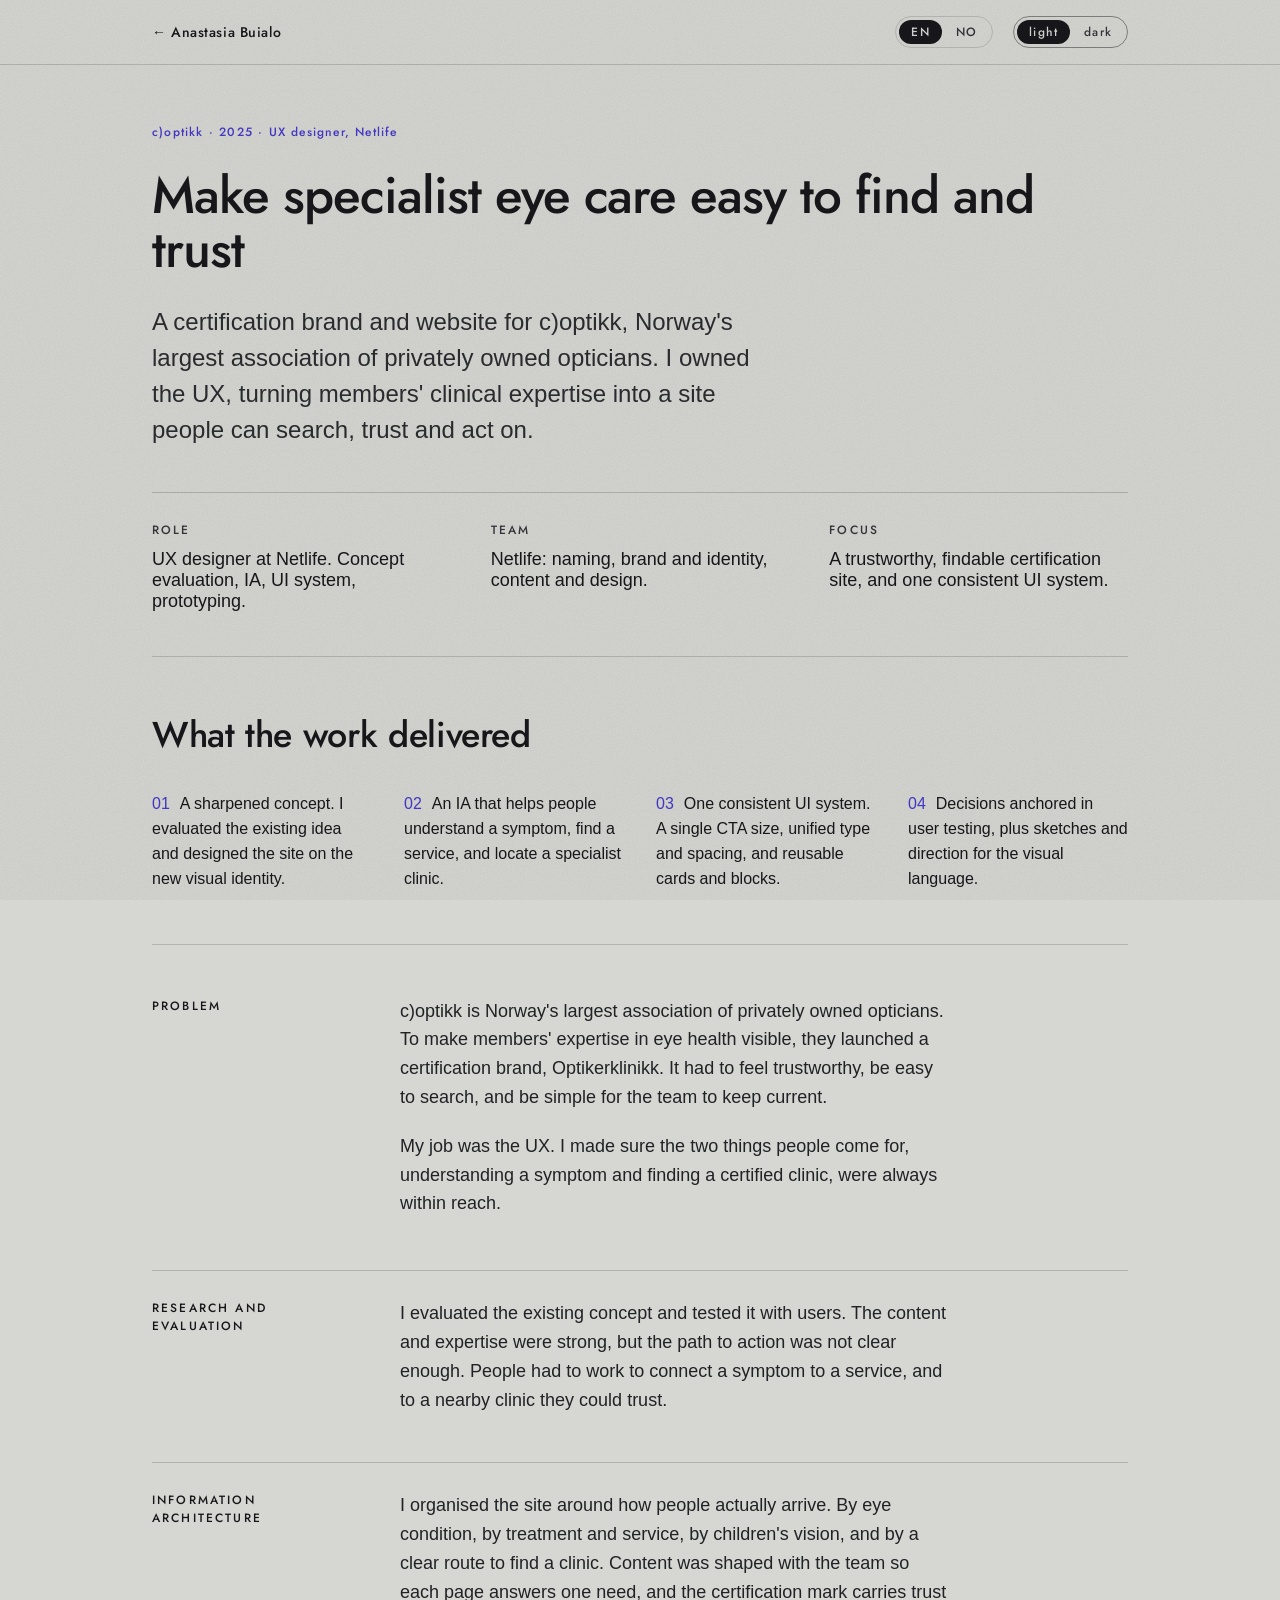
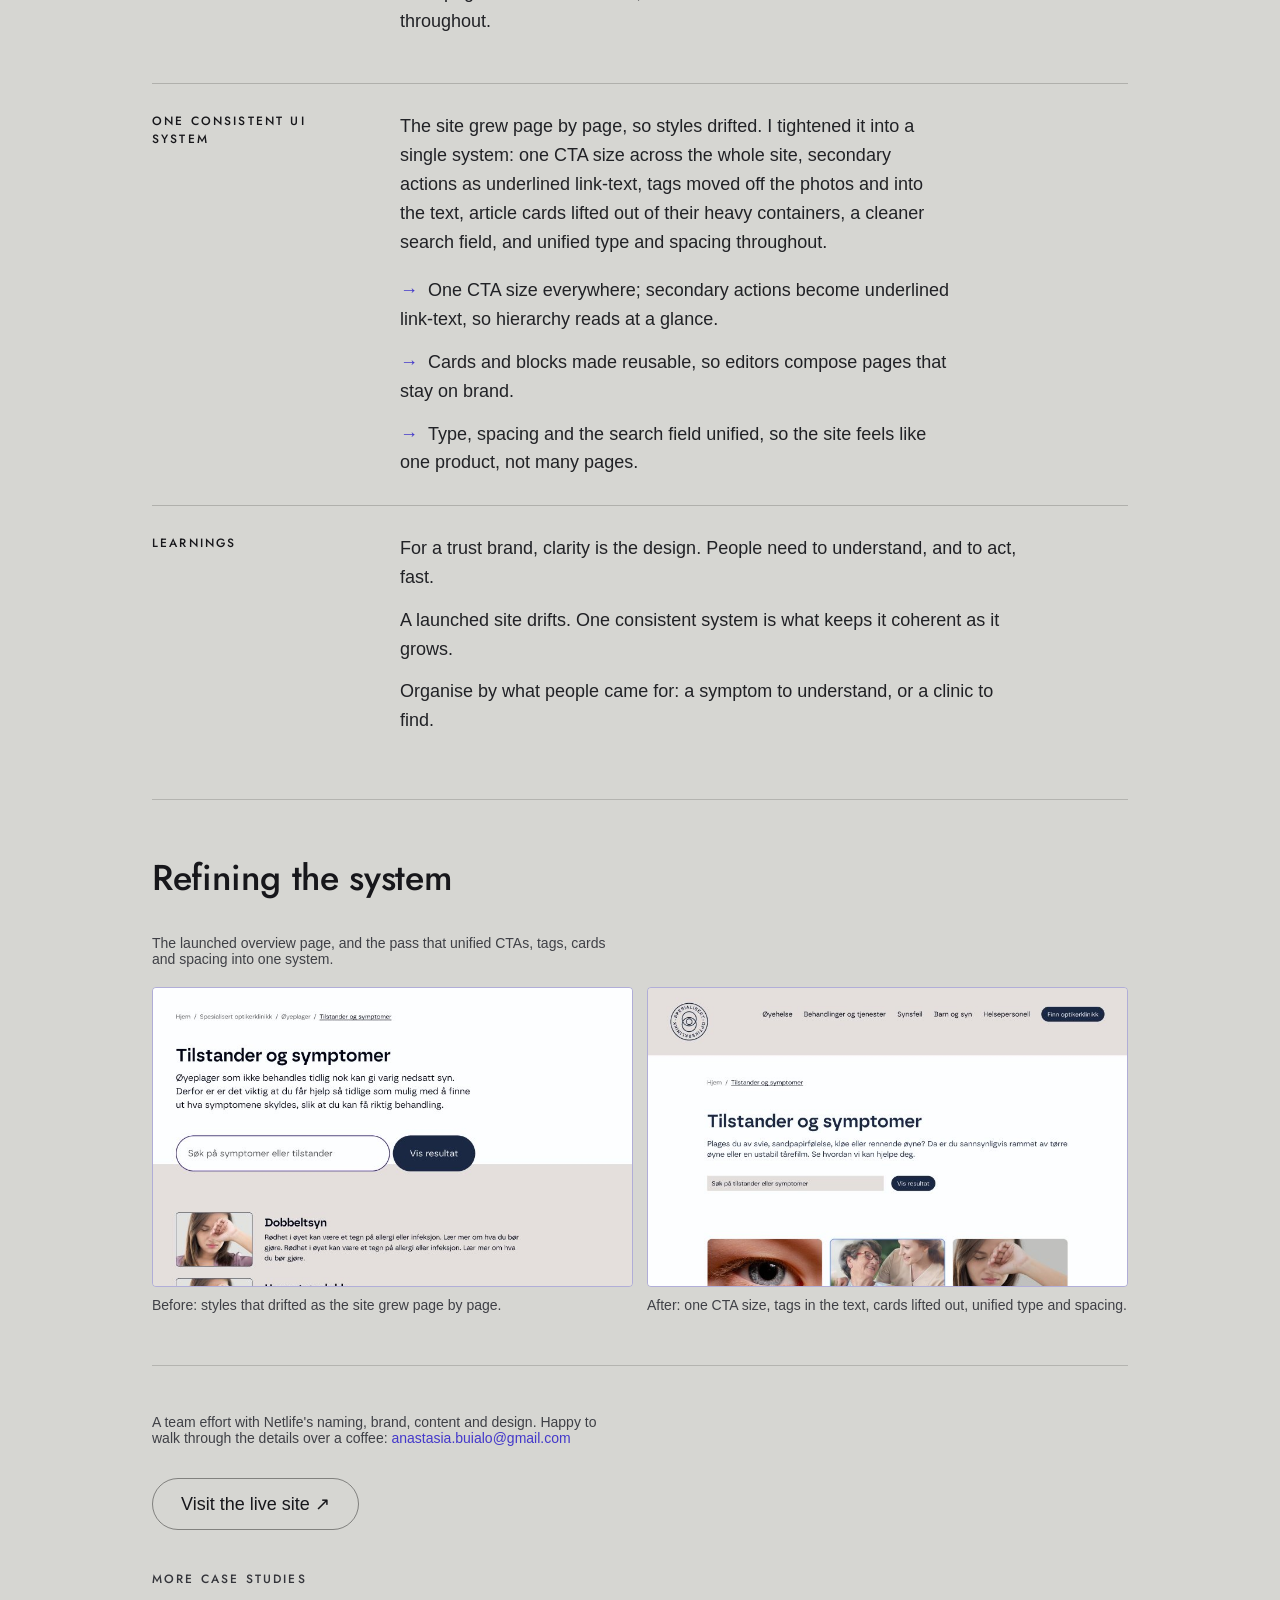
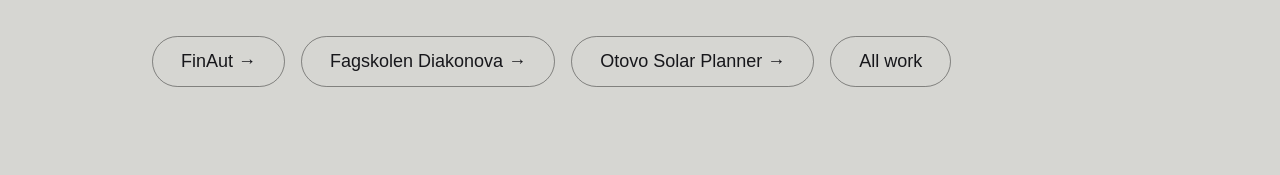
==== commit a04b15b7: "Case pages: live-site link + 'more case studies' cross-nav at page end; Fagskolen before/after natur" ====
--- a/coptikk.html
+++ b/coptikk.html
@@ -49,7 +49,6 @@
       <p class="kicker" style="margin-bottom:28px">c)optikk · 2025 · UX designer, Netlife</p>
       <h1 class="case-h1">Make specialist eye care easy to find and trust</h1>
       <p class="case-summary">A certification brand and website for c)optikk, Norway's largest association of privately owned opticians. I owned the UX, turning members' clinical expertise into a site people can search, trust and act on.</p>
-      <p style="margin:24px 0 0"><a class="pill" href="https://optikerklinikk.no/" target="_blank" rel="noopener">Visit the live site ↗</a></p>
       <div class="case-meta">
         <div>
           <p class="field-label">Role</p>
@@ -139,6 +138,7 @@
 
     <section class="case-section--footer">
       <p class="note">A team effort with Netlife's naming, brand, content and design. Happy to walk through the details over a coffee: <a href="mailto:anastasia.buialo@gmail.com" class="link">anastasia.buialo@gmail.com</a></p>
+      <p style="margin:32px 0 0"><a class="pill" href="https://optikerklinikk.no/" target="_blank" rel="noopener">Visit the live site ↗</a></p>
       <p class="field-label" style="margin:40px 0 16px">More case studies</p>
       <div class="contact-actions">
         <a class="pill" href="finaut.html">FinAut →</a>
@@ -175,7 +175,6 @@
       <p class="kicker" style="margin-bottom:28px">c)optikk · 2025 · UX-designer, Netlife</p>
       <h1 class="case-h1">Gjør spesialisert øyehelse lett å finne og stole på</h1>
       <p class="case-summary">En merkeordning og nettside for c)optikk, Norges største sammenslutning av privateide optikere. Jeg eide UX-en, og gjorde medlemmenes fagkunnskap om til en side folk kan søke i, stole på og handle ut fra.</p>
-      <p style="margin:24px 0 0"><a class="pill" href="https://optikerklinikk.no/" target="_blank" rel="noopener">Se nettsiden live ↗</a></p>
       <div class="case-meta">
         <div>
           <p class="field-label">Rolle</p>
@@ -265,6 +264,7 @@
 
     <section class="case-section--footer">
       <p class="note">Et teamarbeid med Netlifes navn, merke, innhold og design. Jeg går gjerne gjennom detaljene over en kaffe: <a href="mailto:anastasia.buialo@gmail.com" class="link">anastasia.buialo@gmail.com</a></p>
+      <p style="margin:32px 0 0"><a class="pill" href="https://optikerklinikk.no/" target="_blank" rel="noopener">Se nettsiden live ↗</a></p>
       <p class="field-label" style="margin:40px 0 16px">Flere casestudier</p>
       <div class="contact-actions">
         <a class="pill" href="finaut.html">FinAut →</a>
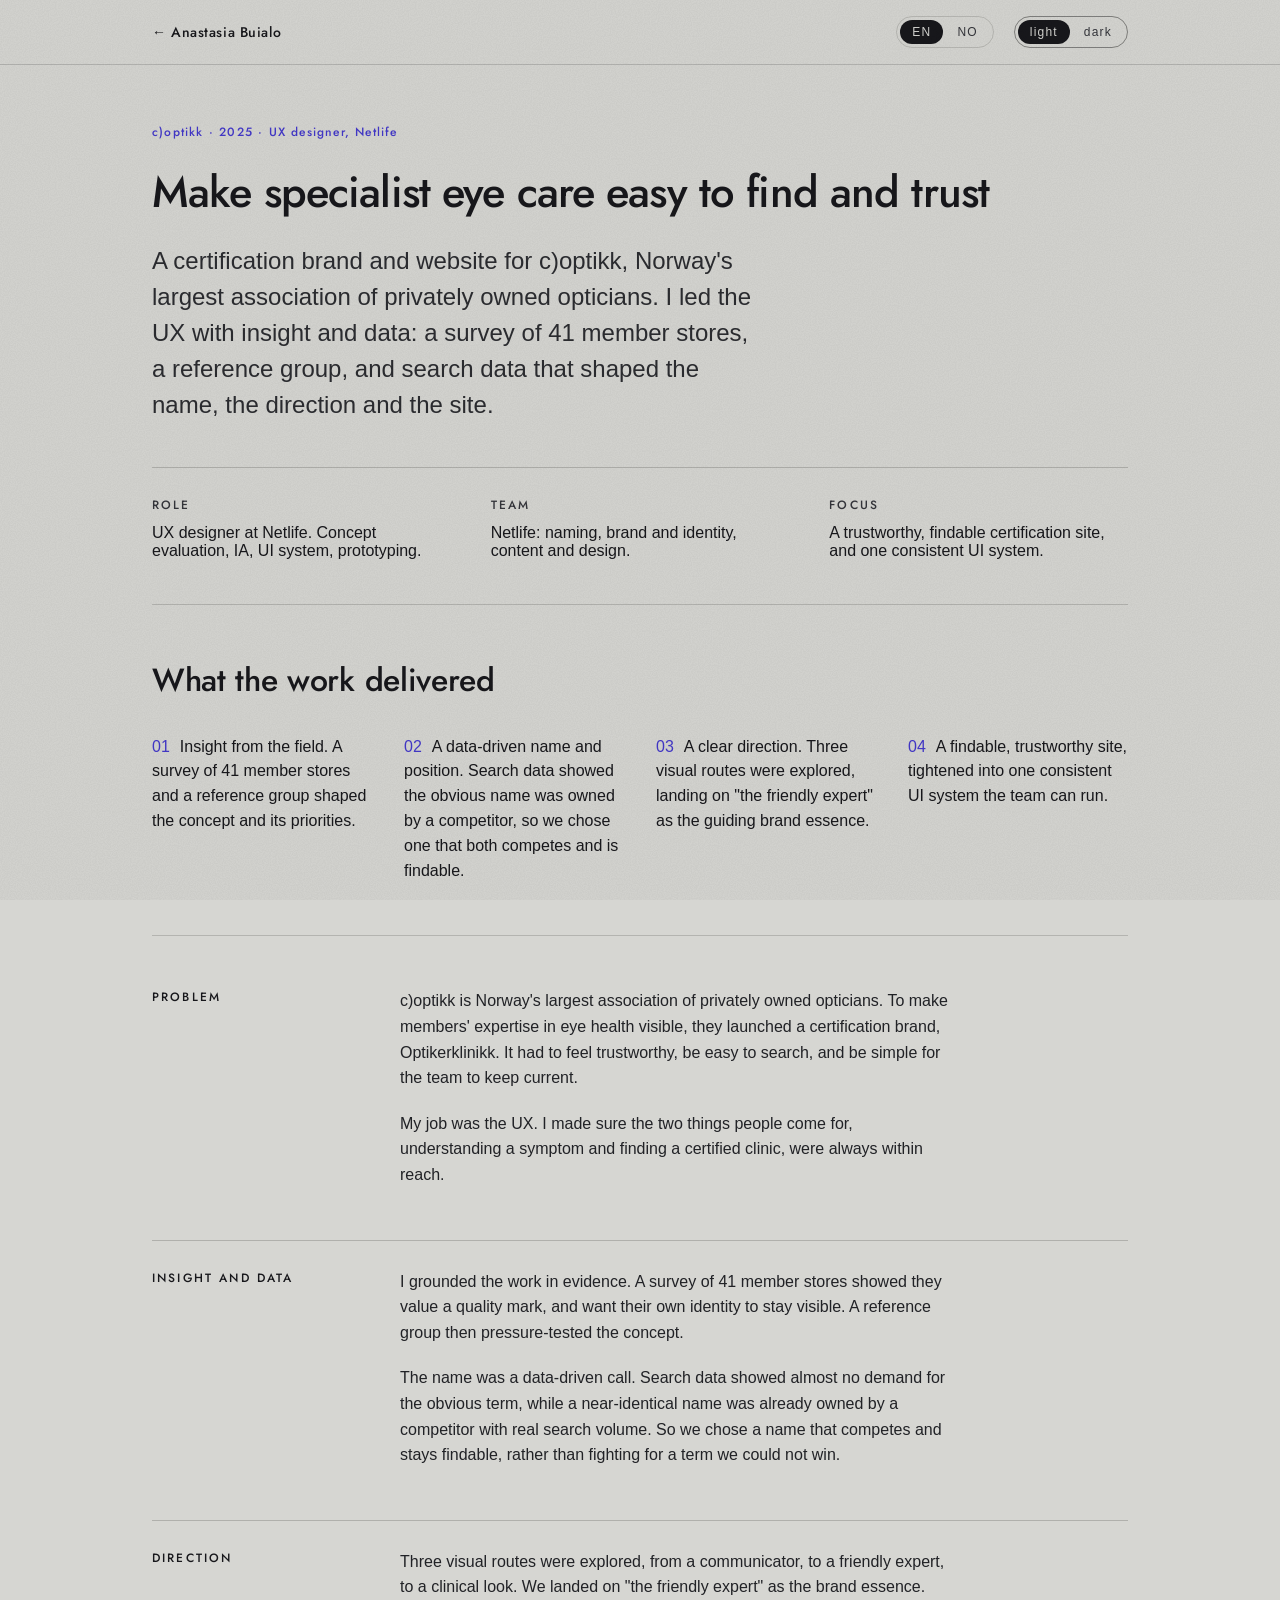
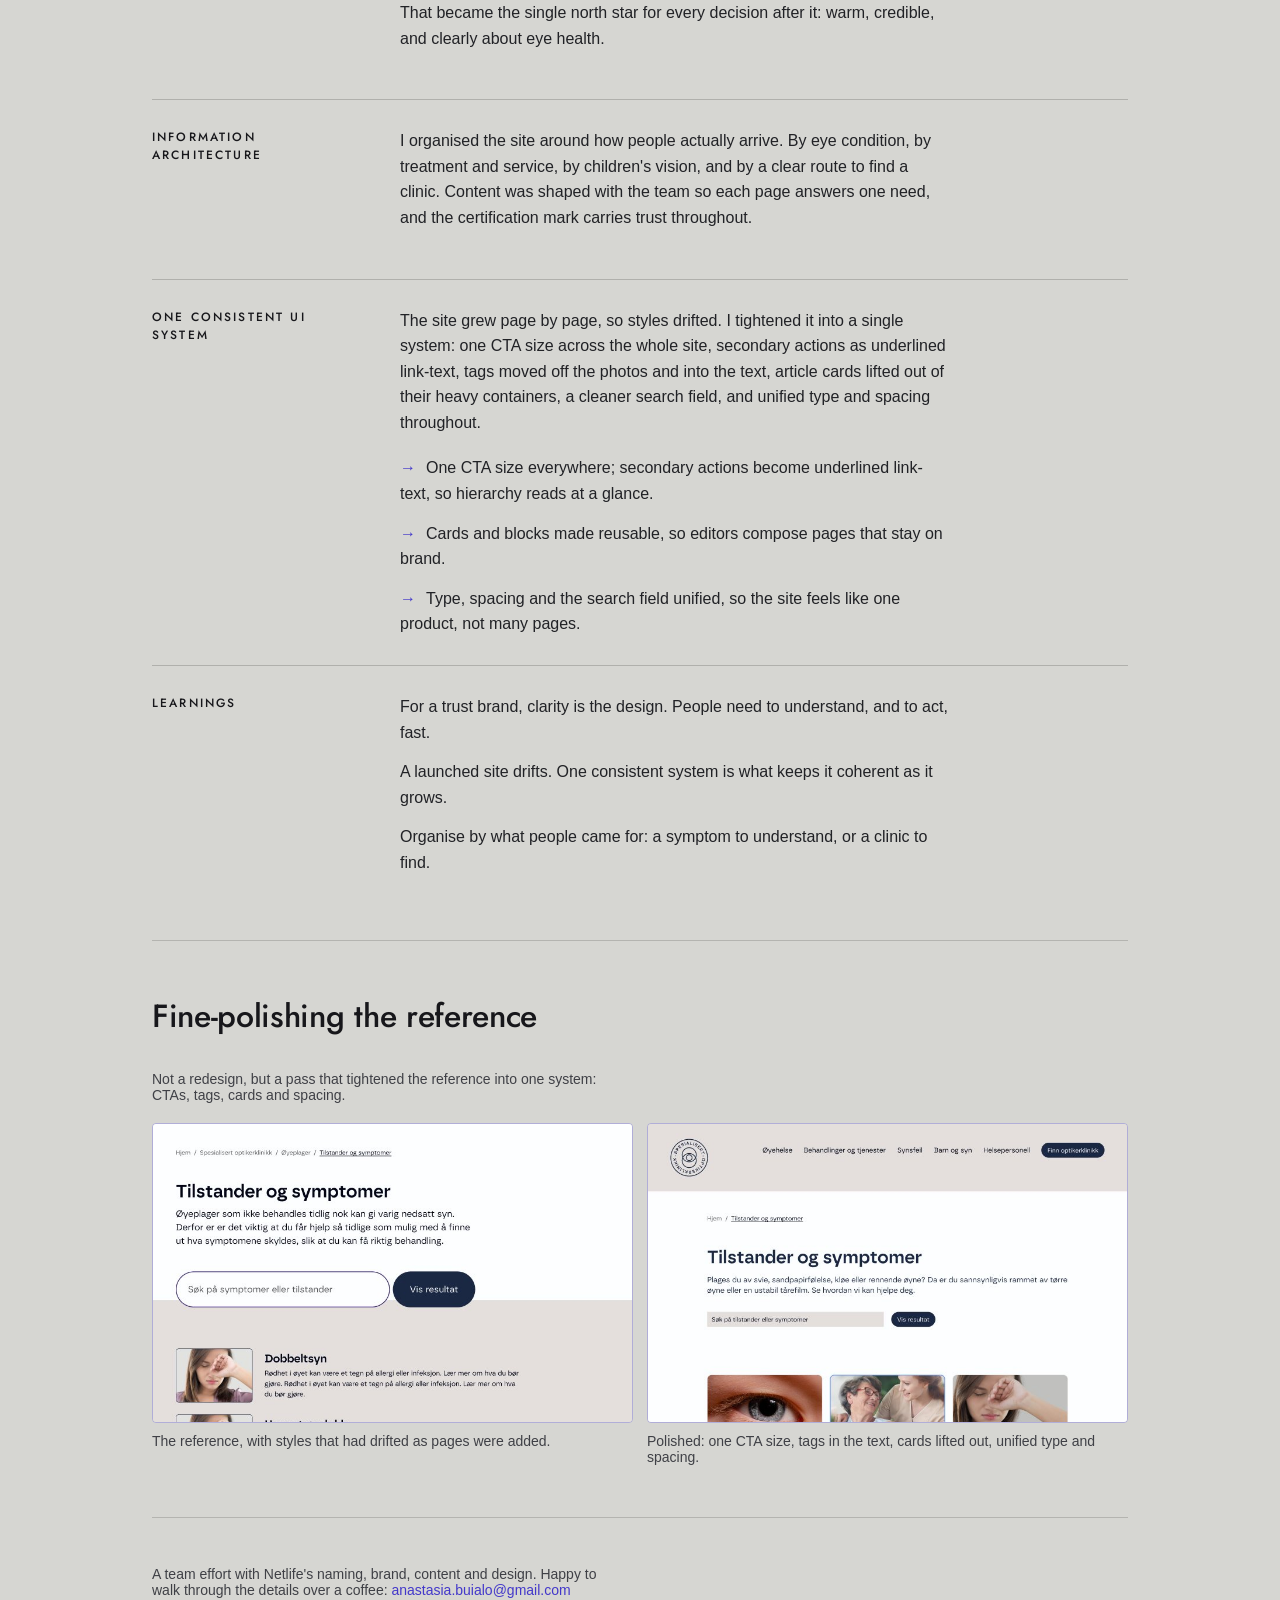
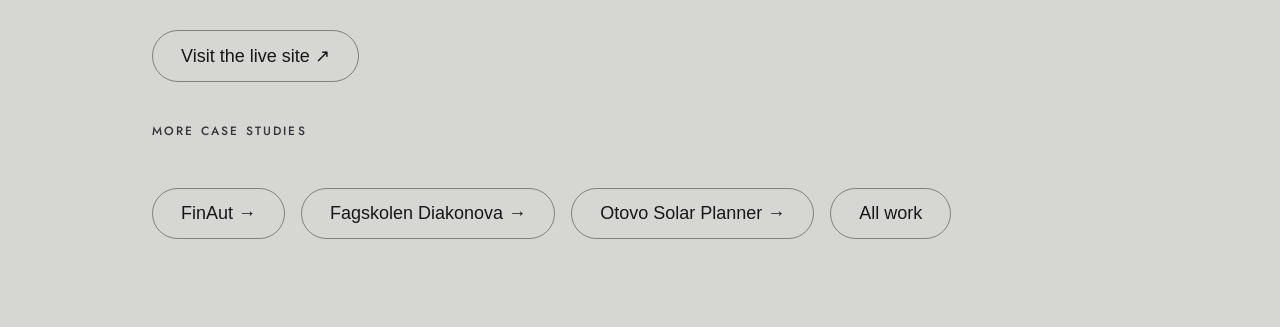
==== commit 7fa9b59f: "Smaller case typography; menu elements in Suisse (wordmark stays Futura); Fagskolen before/after typ" ====
--- a/coptikk.html
+++ b/coptikk.html
@@ -48,7 +48,7 @@
     <section class="case-hero">
       <p class="kicker" style="margin-bottom:28px">c)optikk · 2025 · UX designer, Netlife</p>
       <h1 class="case-h1">Make specialist eye care easy to find and trust</h1>
-      <p class="case-summary">A certification brand and website for c)optikk, Norway's largest association of privately owned opticians. I owned the UX, turning members' clinical expertise into a site people can search, trust and act on.</p>
+      <p class="case-summary">A certification brand and website for c)optikk, Norway's largest association of privately owned opticians. I led the UX with insight and data: a survey of 41 member stores, a reference group, and search data that shaped the name, the direction and the site.</p>
       <div class="case-meta">
         <div>
           <p class="field-label">Role</p>
@@ -68,10 +68,10 @@
     <section class="case-section">
       <h2 class="case-value-h2">What the work delivered</h2>
       <div class="value-grid">
-        <p class="value-item"><span class="n">01</span>A sharpened concept. I evaluated the existing idea and designed the site on the new visual identity.</p>
-        <p class="value-item"><span class="n">02</span>An IA that helps people understand a symptom, find a service, and locate a specialist clinic.</p>
-        <p class="value-item"><span class="n">03</span>One consistent UI system. A single CTA size, unified type and spacing, and reusable cards and blocks.</p>
-        <p class="value-item"><span class="n">04</span>Decisions anchored in user testing, plus sketches and direction for the visual language.</p>
+        <p class="value-item"><span class="n">01</span>Insight from the field. A survey of 41 member stores and a reference group shaped the concept and its priorities.</p>
+        <p class="value-item"><span class="n">02</span>A data-driven name and position. Search data showed the obvious name was owned by a competitor, so we chose one that both competes and is findable.</p>
+        <p class="value-item"><span class="n">03</span>A clear direction. Three visual routes were explored, landing on "the friendly expert" as the guiding brand essence.</p>
+        <p class="value-item"><span class="n">04</span>A findable, trustworthy site, tightened into one consistent UI system the team can run.</p>
       </div>
     </section>
 
@@ -86,9 +86,17 @@
       </div>
 
       <div class="story-row">
-        <p class="story-label">Research and evaluation</p>
-        <div class="story-body">
-          <p>I evaluated the existing concept and tested it with users. The content and expertise were strong, but the path to action was not clear enough. People had to work to connect a symptom to a service, and to a nearby clinic they could trust.</p>
+        <p class="story-label">Insight and data</p>
+        <div class="story-body">
+          <p>I grounded the work in evidence. A survey of 41 member stores showed they value a quality mark, and want their own identity to stay visible. A reference group then pressure-tested the concept.</p>
+          <p class="tight">The name was a data-driven call. Search data showed almost no demand for the obvious term, while a near-identical name was already owned by a competitor with real search volume. So we chose a name that competes and stays findable, rather than fighting for a term we could not win.</p>
+        </div>
+      </div>
+
+      <div class="story-row">
+        <p class="story-label">Direction</p>
+        <div class="story-body">
+          <p>Three visual routes were explored, from a communicator, to a friendly expert, to a clinical look. We landed on "the friendly expert" as the brand essence. That became the single north star for every decision after it: warm, credible, and clearly about eye health.</p>
         </div>
       </div>
 
@@ -122,16 +130,16 @@
     </section>
 
     <section class="case-section">
-      <h2 class="case-value-h2">Refining the system</h2>
-      <p class="note" style="margin-bottom:20px">The launched overview page, and the pass that unified CTAs, tags, cards and spacing into one system.</p>
+      <h2 class="case-value-h2">Fine-polishing the reference</h2>
+      <p class="note" style="margin-bottom:20px">Not a redesign, but a pass that tightened the reference into one system: CTAs, tags, cards and spacing.</p>
       <div class="img-grid img-grid--concept">
         <div>
-          <img src="assets/coptikk-before.jpg" alt="The overview page as launched, before the system pass" class="img h-300 pos-top">
-          <p class="caption caption--mut">Before: styles that drifted as the site grew page by page.</p>
-        </div>
-        <div>
-          <img src="assets/coptikk-after.jpg" alt="The overview page after the system pass: one CTA size, tags in text, cards lifted out, unified spacing" class="img h-300 pos-top">
-          <p class="caption caption--mut">After: one CTA size, tags in the text, cards lifted out, unified type and spacing.</p>
+          <img src="assets/coptikk-before.jpg" alt="The reference design before the polish pass" class="img h-300 pos-top">
+          <p class="caption caption--mut">The reference, with styles that had drifted as pages were added.</p>
+        </div>
+        <div>
+          <img src="assets/coptikk-after.jpg" alt="The reference after the polish pass: one CTA size, tags in text, cards lifted out, unified spacing" class="img h-300 pos-top">
+          <p class="caption caption--mut">Polished: one CTA size, tags in the text, cards lifted out, unified type and spacing.</p>
         </div>
       </div>
     </section>
@@ -174,7 +182,7 @@
     <section class="case-hero">
       <p class="kicker" style="margin-bottom:28px">c)optikk · 2025 · UX-designer, Netlife</p>
       <h1 class="case-h1">Gjør spesialisert øyehelse lett å finne og stole på</h1>
-      <p class="case-summary">En merkeordning og nettside for c)optikk, Norges største sammenslutning av privateide optikere. Jeg eide UX-en, og gjorde medlemmenes fagkunnskap om til en side folk kan søke i, stole på og handle ut fra.</p>
+      <p class="case-summary">En merkeordning og nettside for c)optikk, Norges største sammenslutning av privateide optikere. Jeg ledet UX-en med innsikt og data: en undersøkelse blant 41 medlemsbutikker, en referansegruppe, og søkedata som formet navnet, retningen og nettsiden.</p>
       <div class="case-meta">
         <div>
           <p class="field-label">Rolle</p>
@@ -194,10 +202,10 @@
     <section class="case-section">
       <h2 class="case-value-h2">Hva arbeidet ga</h2>
       <div class="value-grid">
-        <p class="value-item"><span class="n">01</span>Et spisset konsept. Jeg evaluerte den eksisterende ideen og utviklet siden på den nye visuelle identiteten.</p>
-        <p class="value-item"><span class="n">02</span>En IA som hjelper folk å forstå et symptom, finne en tjeneste, og lokalisere en spesialisert klinikk.</p>
-        <p class="value-item"><span class="n">03</span>Ett konsistent UI-system. Én CTA-størrelse, enhetlig type og avstand, og gjenbrukbare kort og blokker.</p>
-        <p class="value-item"><span class="n">04</span>Beslutninger forankret i brukertesting, pluss skisser og retning for det visuelle språket.</p>
+        <p class="value-item"><span class="n">01</span>Innsikt fra felten. En undersøkelse blant 41 medlemsbutikker og en referansegruppe formet konseptet og prioriteringene.</p>
+        <p class="value-item"><span class="n">02</span>Et datadrevet navn og posisjon. Søkedata viste at det åpenbare navnet var eid av en konkurrent, så vi valgte ett som både konkurrerer og er søkbart.</p>
+        <p class="value-item"><span class="n">03</span>En tydelig retning. Tre visuelle retninger ble utforsket, og vi landet på "den vennlige eksperten" som gjennomgående merkeidé.</p>
+        <p class="value-item"><span class="n">04</span>En søkbar, troverdig side, strammet til ett konsistent UI-system teamet kan drifte.</p>
       </div>
     </section>
 
@@ -212,9 +220,17 @@
       </div>
 
       <div class="story-row">
-        <p class="story-label">Innsikt og evaluering</p>
-        <div class="story-body">
-          <p>Jeg evaluerte det eksisterende konseptet og testet det med brukere. Innholdet og fagkunnskapen var sterke, men veien til handling var ikke tydelig nok. Folk måtte jobbe for å koble et symptom til en tjeneste, og til en klinikk i nærheten de kunne stole på.</p>
+        <p class="story-label">Innsikt og data</p>
+        <div class="story-body">
+          <p>Jeg forankret arbeidet i evidens. En undersøkelse blant 41 medlemsbutikker viste at de verdsetter et kvalitetsmerke, og vil at deres egen identitet skal forbli synlig. En referansegruppe trykktestet konseptet.</p>
+          <p class="tight">Navnet var et datadrevet valg. Søkedata viste nesten ingen etterspørsel etter det åpenbare ordet, mens et nesten identisk navn allerede var eid av en konkurrent med reelt søkevolum. Så vi valgte et navn som konkurrerer og forblir søkbart, i stedet for å kjempe om et ord vi ikke kunne vinne.</p>
+        </div>
+      </div>
+
+      <div class="story-row">
+        <p class="story-label">Retning</p>
+        <div class="story-body">
+          <p>Tre visuelle retninger ble utforsket, fra en formidler, til en vennlig ekspert, til et klinisk uttrykk. Vi landet på "den vennlige eksperten" som merkeidé. Det ble den ene ledestjernen for alt etterpå: varm, troverdig og tydelig om øyehelse.</p>
         </div>
       </div>
 
@@ -248,16 +264,16 @@
     </section>
 
     <section class="case-section">
-      <h2 class="case-value-h2">Å stramme til systemet</h2>
-      <p class="note" style="margin-bottom:20px">Den lanserte oversiktssiden, og runden som forente CTA-er, tags, kort og avstand til ett system.</p>
+      <h2 class="case-value-h2">Finpolering av referansen</h2>
+      <p class="note" style="margin-bottom:20px">Ikke et redesign, men en runde som strammet referansen til ett system: CTA-er, tags, kort og avstand.</p>
       <div class="img-grid img-grid--concept">
         <div>
-          <img src="assets/coptikk-before.jpg" alt="Oversiktssiden slik den ble lansert, før systemrunden" class="img h-300 pos-top">
-          <p class="caption caption--mut">Før: stiler som sklidde etter hvert som siden vokste side for side.</p>
-        </div>
-        <div>
-          <img src="assets/coptikk-after.jpg" alt="Oversiktssiden etter systemrunden: én CTA-størrelse, tags i teksten, kort løftet ut, enhetlig avstand" class="img h-300 pos-top">
-          <p class="caption caption--mut">Etter: én CTA-størrelse, tags i teksten, kort løftet ut, enhetlig type og avstand.</p>
+          <img src="assets/coptikk-before.jpg" alt="Referansedesignet før finpoleringen" class="img h-300 pos-top">
+          <p class="caption caption--mut">Referansen, med stiler som hadde sklidd etter hvert som sider ble lagt til.</p>
+        </div>
+        <div>
+          <img src="assets/coptikk-after.jpg" alt="Referansen etter finpoleringen: én CTA-størrelse, tags i teksten, kort løftet ut, enhetlig avstand" class="img h-300 pos-top">
+          <p class="caption caption--mut">Finpolert: én CTA-størrelse, tags i teksten, kort løftet ut, enhetlig type og avstand.</p>
         </div>
       </div>
     </section>
--- a/styles.css
+++ b/styles.css
@@ -187,7 +187,7 @@
   display: none;
   align-items: center;
   gap: 6px;
-  font-family: var(--font-display);
+  font-family: var(--font-body);
   font-size: 12px;
   font-weight: 500;
   letter-spacing: 0.1em;
@@ -215,7 +215,7 @@
 }
 /* Nav items share the toggle buttons' typeface + scale (Futura 12, tracked) */
 .nav-link {
-  font-family: var(--font-display);
+  font-family: var(--font-body);
   font-size: 12px;
   font-weight: 500;
   letter-spacing: 0.1em;
@@ -236,7 +236,7 @@
 }
 .seg--theme { border-color: var(--line4); }
 .seg-btn {
-  font-family: var(--font-display);
+  font-family: var(--font-body);
   font-size: 12px;
   font-weight: 500;
   letter-spacing: 0.1em;
@@ -894,7 +894,7 @@
    ============================================================ */
 .case-hero { padding: clamp(32px, 4.5vw, 60px) 0 clamp(28px, 4vw, 44px); }
 .case-h1 {
-  font-size: clamp(32px, 4vw, 52px);
+  font-size: clamp(30px, 3.4vw, 44px);
   font-weight: 500;
   line-height: 1.05;
   letter-spacing: -0.02em;
@@ -920,7 +920,7 @@
   border-top: 1px solid var(--line3);
 }
 .case-meta .field-label { margin-bottom: 10px; }
-.case-meta p:last-child { font-size: 18px; color: var(--ink); margin: 0; }
+.case-meta p:last-child { font-size: 16px; color: var(--ink); margin: 0; }
 
 /* Otovo hero stat strip */
 .stat-strip {
@@ -940,7 +940,7 @@
 
 /* Case "what it gave" value grid */
 .case-value-h2 {
-  font-size: clamp(24px, 2.8vw, 36px);
+  font-size: clamp(22px, 2.6vw, 32px);
   font-weight: 500;
   letter-spacing: -0.01em;
   margin: 0 0 32px;
@@ -990,15 +990,15 @@
   max-width: 62ch;
 }
 .story-body > p {
-  font-size: 18px;
+  font-size: 16px;
   line-height: 1.6;
   color: var(--body);
   margin: 0 0 20px;
 }
 .story-body > p.tight { margin: 0 0 24px; }
 .story-body > p.diagnosis {
-  font-size: 20px;
-  line-height: 1.5;
+  font-size: 18px;
+  line-height: 1.55;
   color: var(--ink);
   margin: 0 0 24px;
 }
@@ -1009,7 +1009,7 @@
   display: flex;
   flex-direction: column;
   gap: 14px;
-  font-size: 18px;
+  font-size: 16px;
   line-height: 1.6;
   color: var(--body);
 }
@@ -1020,7 +1020,7 @@
   display: flex;
   flex-direction: column;
   gap: 14px;
-  font-size: 18px;
+  font-size: 16px;
   line-height: 1.6;
   color: var(--body);
   flex: 1 1 320px;
@@ -1035,7 +1035,7 @@
   border-left: 2px solid var(--acc);
 }
 .quote blockquote {
-  font-size: 18px;
+  font-size: 16px;
   line-height: 1.5;
   font-style: italic;
   color: var(--ink);
@@ -1060,8 +1060,8 @@
 }
 .rec-row:first-of-type { padding: 0 0 20px; }
 .rec-row:last-of-type { border-bottom: none; }
-.rec-problem { font-size: 18px; line-height: 1.5; color: var(--sub); margin: 0; }
-.rec-fix { font-size: 18px; line-height: 1.5; color: var(--ink); margin: 0; }
+.rec-problem { font-size: 16px; line-height: 1.5; color: var(--sub); margin: 0; }
+.rec-fix { font-size: 16px; line-height: 1.5; color: var(--ink); margin: 0; }
 .rec-fix .arrow { color: var(--acc); margin-right: 10px; }
 
 /* Image grids inside case bodies */
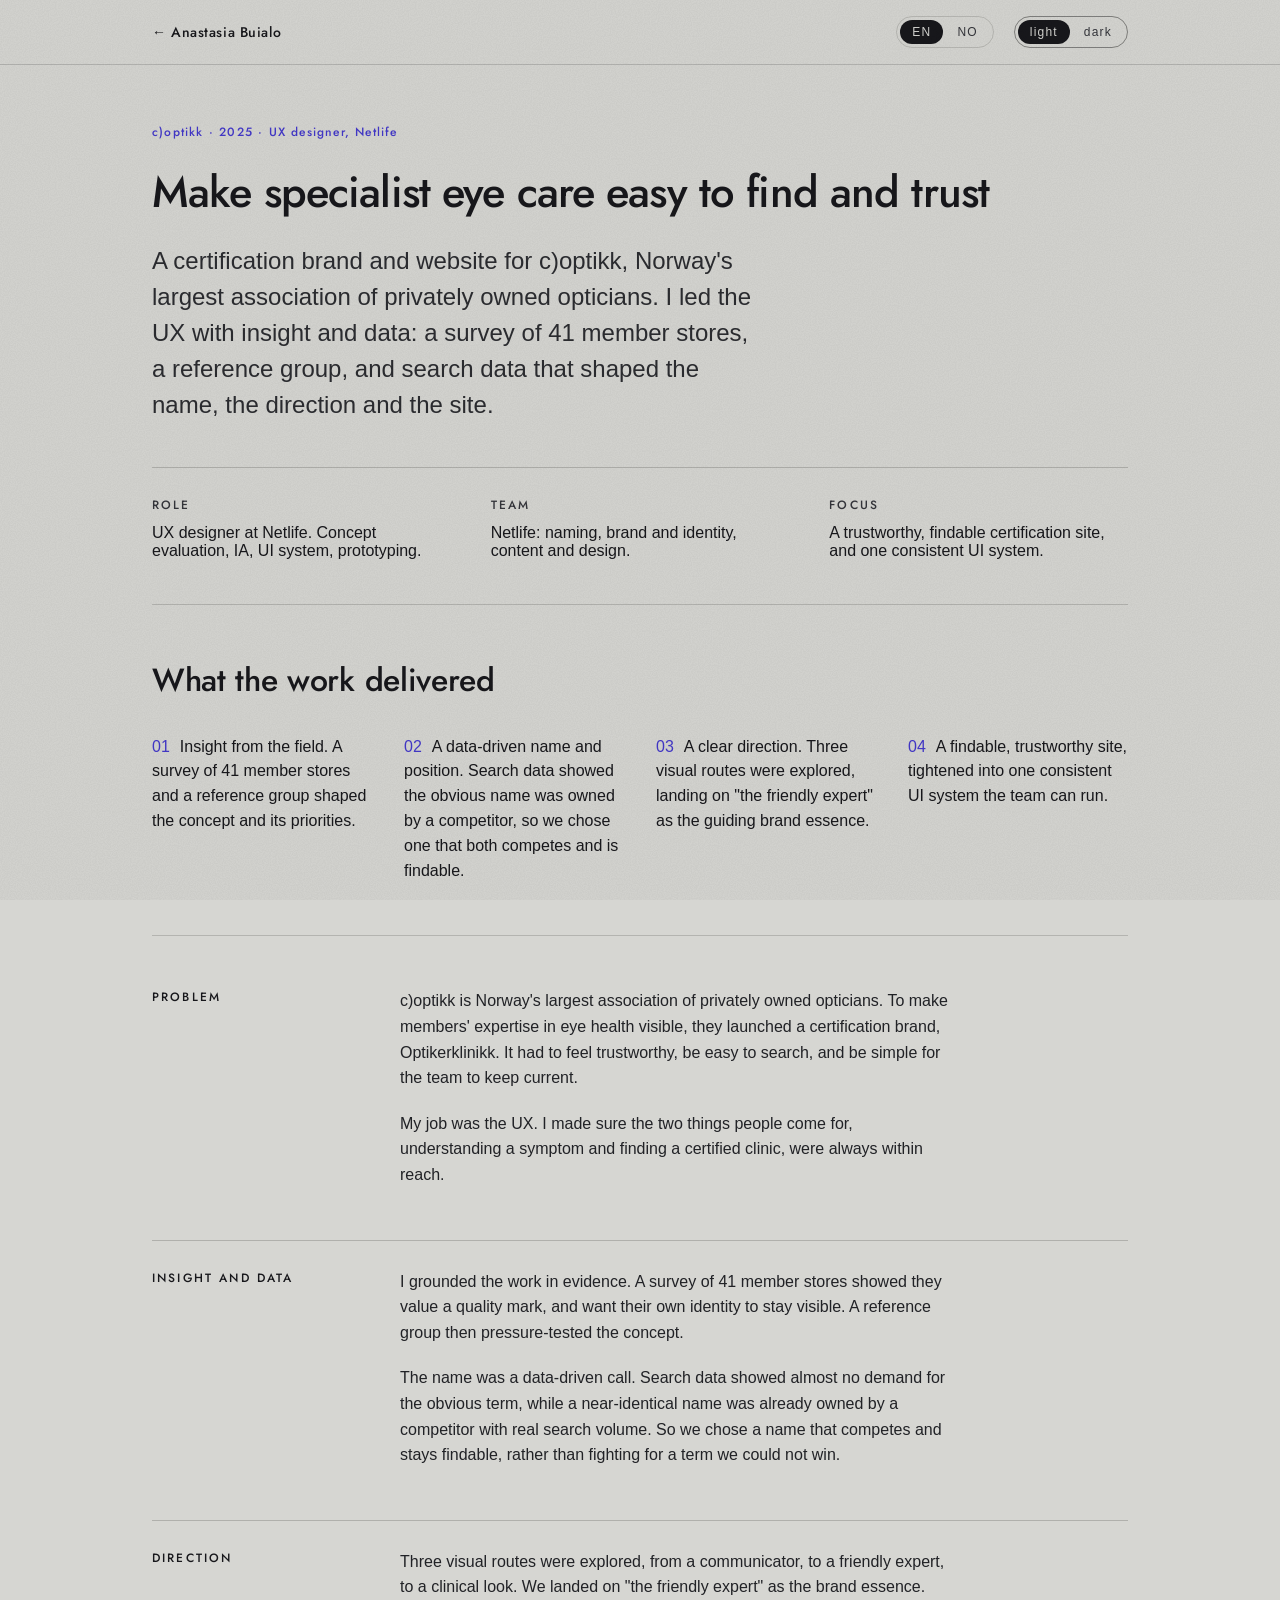
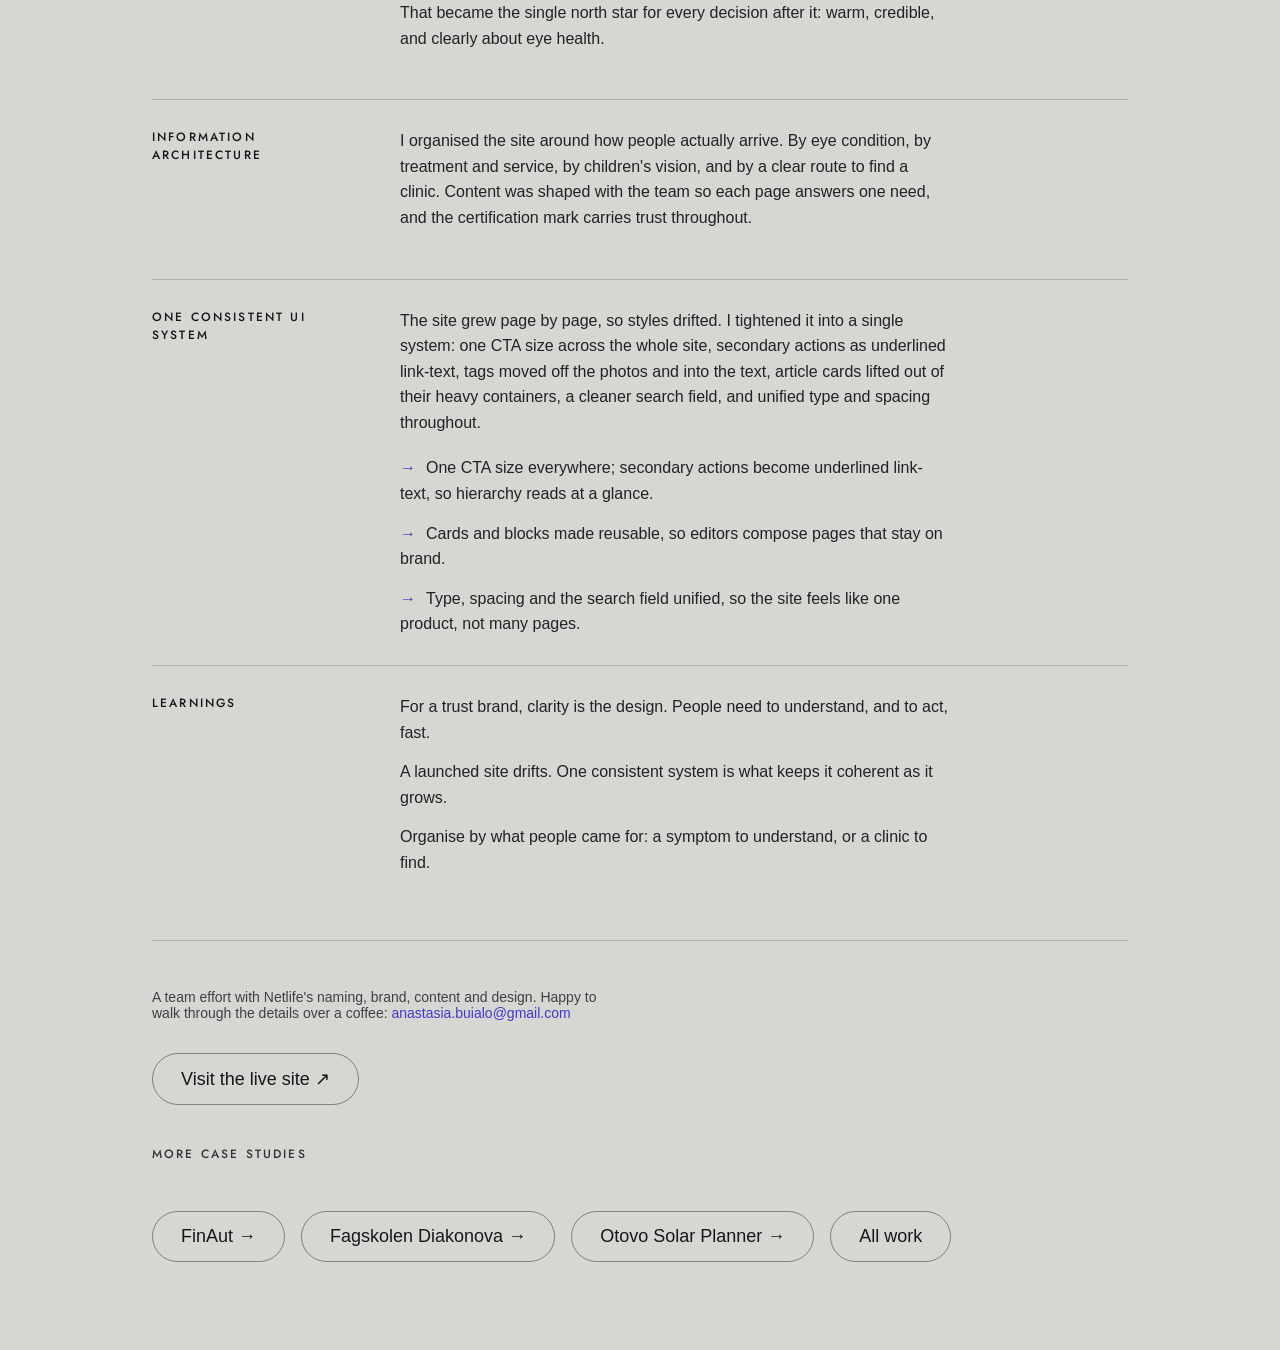
==== commit d3322a97: "Add Tiltakshåndboka case (2026, insight/AI-driven); reorder Selected work (Tiltak, FinAut, Fagskolen" ====
--- a/coptikk.html
+++ b/coptikk.html
@@ -129,21 +129,6 @@
       </div>
     </section>
 
-    <section class="case-section">
-      <h2 class="case-value-h2">Fine-polishing the reference</h2>
-      <p class="note" style="margin-bottom:20px">Not a redesign, but a pass that tightened the reference into one system: CTAs, tags, cards and spacing.</p>
-      <div class="img-grid img-grid--concept">
-        <div>
-          <img src="assets/coptikk-before.jpg" alt="The reference design before the polish pass" class="img h-300 pos-top">
-          <p class="caption caption--mut">The reference, with styles that had drifted as pages were added.</p>
-        </div>
-        <div>
-          <img src="assets/coptikk-after.jpg" alt="The reference after the polish pass: one CTA size, tags in text, cards lifted out, unified spacing" class="img h-300 pos-top">
-          <p class="caption caption--mut">Polished: one CTA size, tags in the text, cards lifted out, unified type and spacing.</p>
-        </div>
-      </div>
-    </section>
-
     <section class="case-section--footer">
       <p class="note">A team effort with Netlife's naming, brand, content and design. Happy to walk through the details over a coffee: <a href="mailto:anastasia.buialo@gmail.com" class="link">anastasia.buialo@gmail.com</a></p>
       <p style="margin:32px 0 0"><a class="pill" href="https://optikerklinikk.no/" target="_blank" rel="noopener">Visit the live site ↗</a></p>
@@ -263,21 +248,6 @@
       </div>
     </section>
 
-    <section class="case-section">
-      <h2 class="case-value-h2">Finpolering av referansen</h2>
-      <p class="note" style="margin-bottom:20px">Ikke et redesign, men en runde som strammet referansen til ett system: CTA-er, tags, kort og avstand.</p>
-      <div class="img-grid img-grid--concept">
-        <div>
-          <img src="assets/coptikk-before.jpg" alt="Referansedesignet før finpoleringen" class="img h-300 pos-top">
-          <p class="caption caption--mut">Referansen, med stiler som hadde sklidd etter hvert som sider ble lagt til.</p>
-        </div>
-        <div>
-          <img src="assets/coptikk-after.jpg" alt="Referansen etter finpoleringen: én CTA-størrelse, tags i teksten, kort løftet ut, enhetlig avstand" class="img h-300 pos-top">
-          <p class="caption caption--mut">Finpolert: én CTA-størrelse, tags i teksten, kort løftet ut, enhetlig type og avstand.</p>
-        </div>
-      </div>
-    </section>
-
     <section class="case-section--footer">
       <p class="note">Et teamarbeid med Netlifes navn, merke, innhold og design. Jeg går gjerne gjennom detaljene over en kaffe: <a href="mailto:anastasia.buialo@gmail.com" class="link">anastasia.buialo@gmail.com</a></p>
       <p style="margin:32px 0 0"><a class="pill" href="https://optikerklinikk.no/" target="_blank" rel="noopener">Se nettsiden live ↗</a></p>
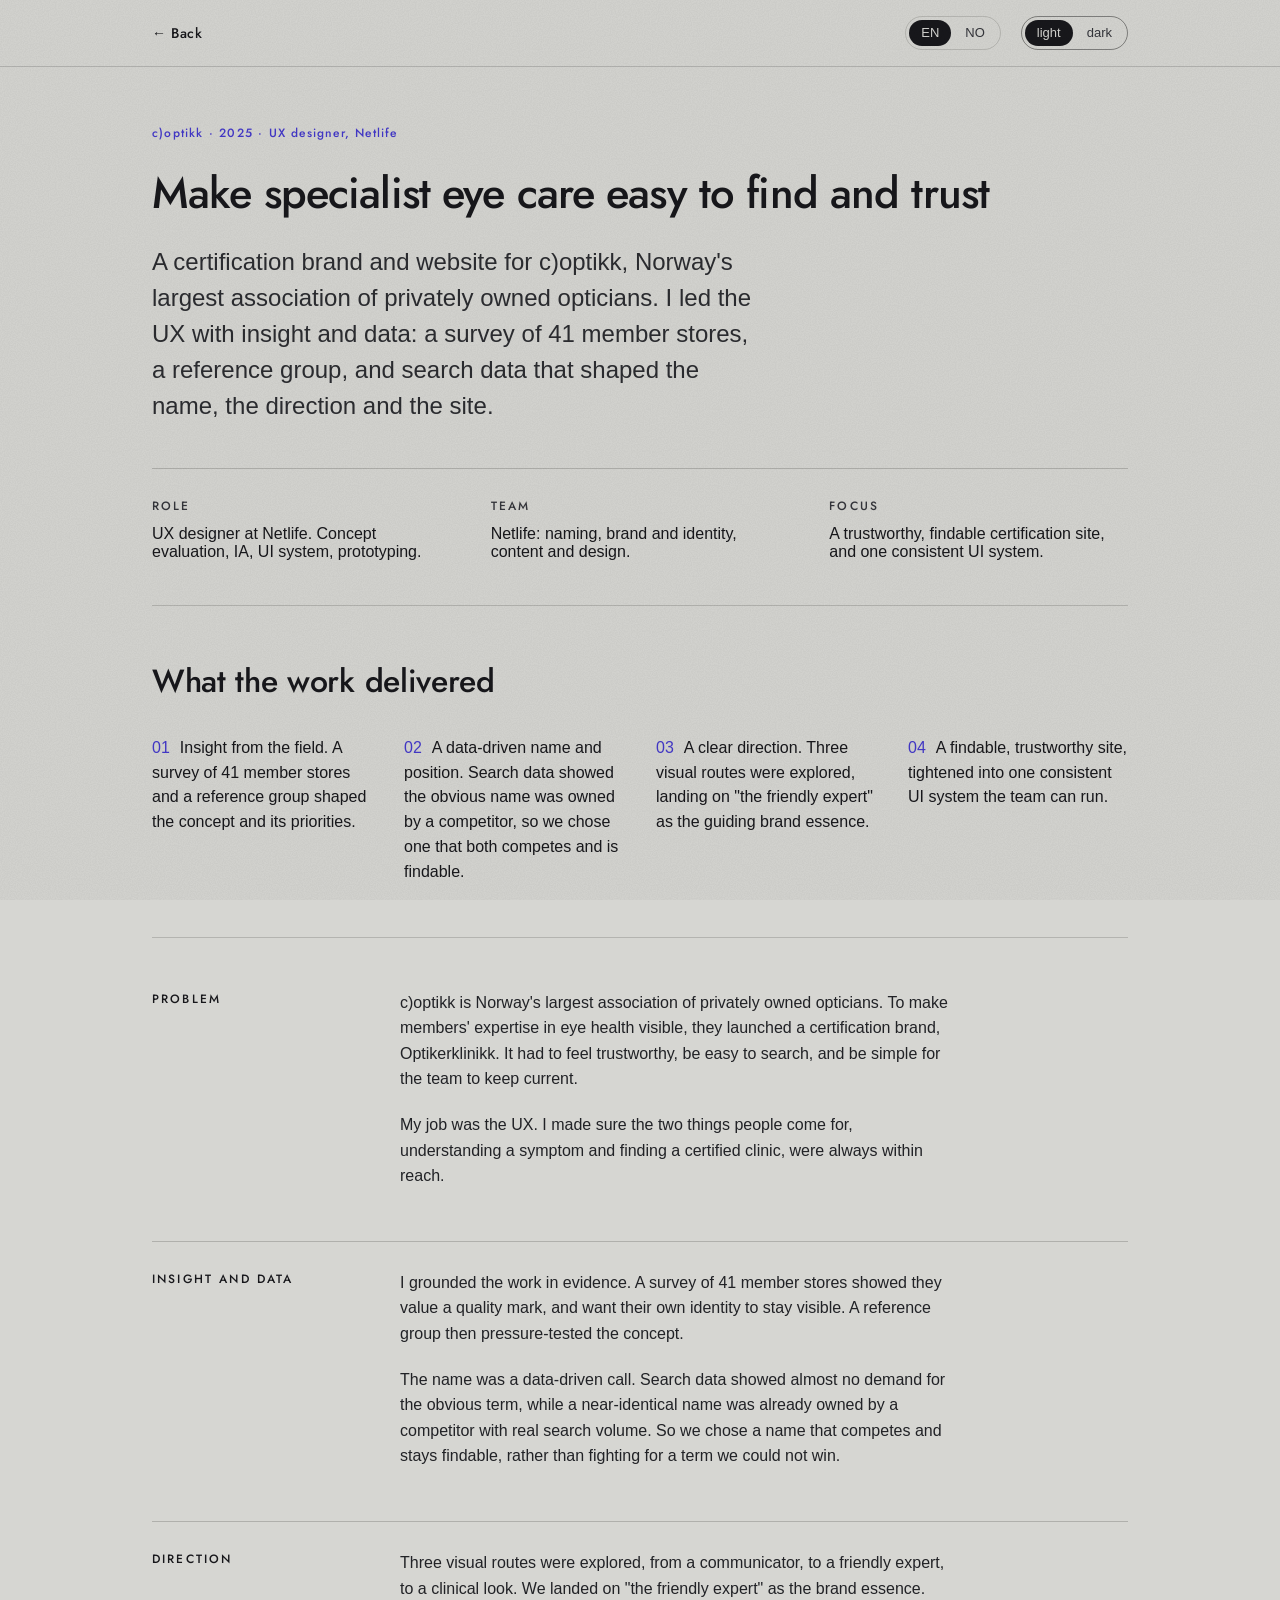
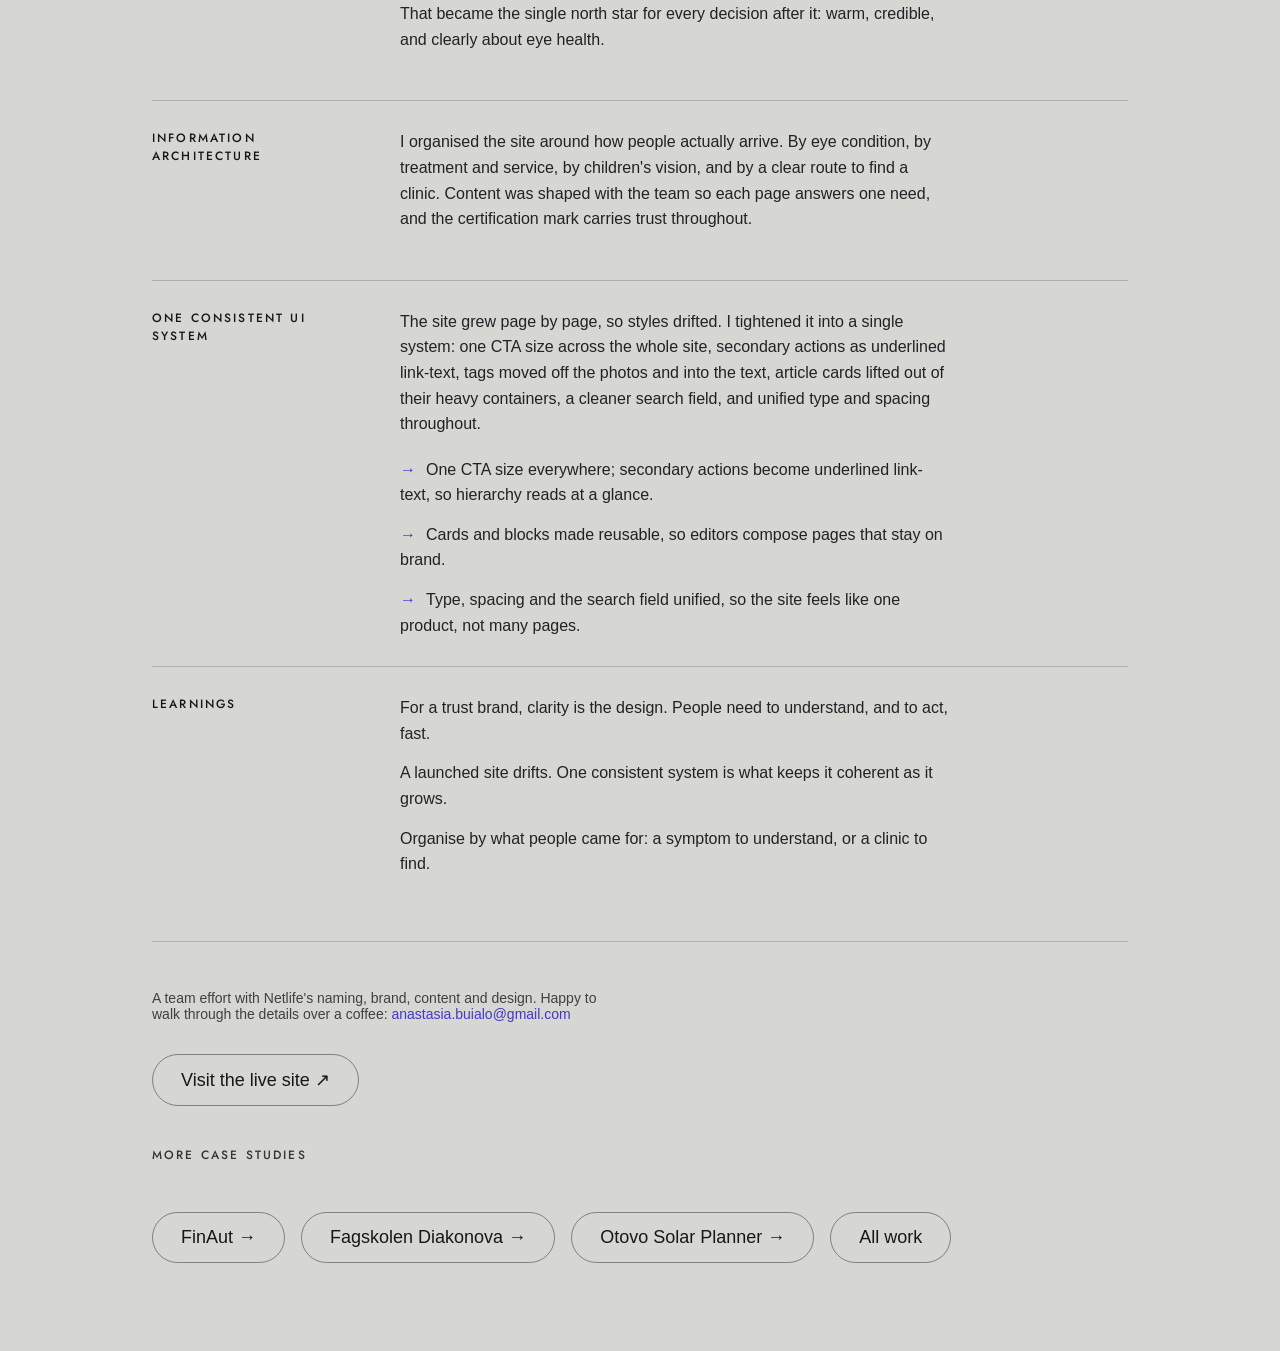
==== commit a0ac7667: "Mobile menu: one-panel dropdown, no tracking; hero jump-nav; fix index-row overflow; case back-links" ====
--- a/coptikk.html
+++ b/coptikk.html
@@ -29,7 +29,7 @@
 
   <header class="site-header">
     <div class="header-inner">
-      <a href="index.html" class="wordmark">← Anastasia Buialo</a>
+      <a href="index.html#work-en" class="wordmark">← Back</a>
       <nav class="nav nav--case">
         <div class="seg" role="group" aria-label="Language">
           <button class="seg-btn" type="button" data-set-lang="en" aria-pressed="true">EN</button>
@@ -137,7 +137,7 @@
         <a class="pill" href="finaut.html">FinAut →</a>
         <a class="pill" href="fagskolen.html">Fagskolen Diakonova →</a>
         <a class="pill" href="otovo-solar-planner.html">Otovo Solar Planner →</a>
-        <a class="pill" href="index.html">All work</a>
+        <a class="pill" href="index.html#work-en">All work</a>
       </div>
     </section>
   </main>
@@ -148,7 +148,7 @@
 
   <header class="site-header">
     <div class="header-inner">
-      <a href="index.html" class="wordmark">← Anastasia Buialo</a>
+      <a href="index.html#work-no" class="wordmark">← Tilbake</a>
       <nav class="nav nav--case">
         <div class="seg" role="group" aria-label="Språk">
           <button class="seg-btn" type="button" data-set-lang="en" aria-pressed="false">EN</button>
@@ -256,7 +256,7 @@
         <a class="pill" href="finaut.html">FinAut →</a>
         <a class="pill" href="fagskolen.html">Fagskolen Diakonova →</a>
         <a class="pill" href="otovo-solar-planner.html">Otovo Solar Planner →</a>
-        <a class="pill" href="index.html">Alle prosjekter</a>
+        <a class="pill" href="index.html#work-no">Alle prosjekter</a>
       </div>
     </section>
   </main>
--- a/styles.css
+++ b/styles.css
@@ -176,6 +176,13 @@
   gap: 10px 18px;
 }
 .nav--case { gap: 12px 20px; }
+/* Panel wraps links + toggles: inline on desktop, one disclosure on mobile */
+.nav-panel {
+  display: flex;
+  flex-wrap: wrap;
+  align-items: center;
+  gap: 10px 18px;
+}
 .nav-links {
   display: flex;
   flex-wrap: wrap;
@@ -188,9 +195,9 @@
   align-items: center;
   gap: 6px;
   font-family: var(--font-body);
-  font-size: 12px;
-  font-weight: 500;
-  letter-spacing: 0.1em;
+  font-size: 13px;
+  font-weight: 500;
+  letter-spacing: 0;
   color: var(--sub);
   background: none;
   border: none;
@@ -202,23 +209,38 @@
 .nav-menu-btn .caret { font-size: 10px; }
 
 @media (max-width: 640px) {
-  .nav-menu-btn { display: inline-flex; order: 4; }
-  .nav-links { display: none; order: 5; width: 100%; }
-  .nav-links.open {
+  .nav-menu-btn { display: inline-flex; }
+  .nav-panel { display: none; }
+  /* Full-width dropdown anchored under the header */
+  .nav-panel.open {
     display: flex;
     flex-direction: column;
     align-items: flex-start;
-    gap: 16px;
+    gap: 18px;
+    position: absolute;
+    top: 100%;
+    left: 0;
+    right: 0;
+    z-index: 60;
+    background: var(--bg);
+    border-bottom: 1px solid var(--line2);
+    padding: 22px var(--pad-x) 26px;
+  }
+  .nav-panel.open .nav-links {
+    flex-direction: column;
+    align-items: flex-start;
+    gap: 18px;
     width: 100%;
-    padding: 6px 0 4px;
+    padding-bottom: 20px;
+    border-bottom: 1px solid var(--line3);
   }
 }
-/* Nav items share the toggle buttons' typeface + scale (Futura 12, tracked) */
+/* Nav items share the toggle buttons' typeface + scale (Suisse 13, no tracking) */
 .nav-link {
   font-family: var(--font-body);
-  font-size: 12px;
-  font-weight: 500;
-  letter-spacing: 0.1em;
+  font-size: 13px;
+  font-weight: 500;
+  letter-spacing: 0;
   color: var(--sub);
   text-decoration: none;
   transition: color 0.2s;
@@ -237,9 +259,9 @@
 .seg--theme { border-color: var(--line4); }
 .seg-btn {
   font-family: var(--font-body);
-  font-size: 12px;
-  font-weight: 500;
-  letter-spacing: 0.1em;
+  font-size: 13px;
+  font-weight: 500;
+  letter-spacing: 0;
   line-height: 1.2;
   padding: 5px 12px;
   border: none;
@@ -389,6 +411,38 @@
 .meta-list li span:last-child { color: var(--ink); }
 .meta-list .nowrap { white-space: nowrap; }
 .meta-list .right { text-align: right; }
+
+/* Hero jump-nav (replaces the facts list) */
+.hero-jump {
+  display: flex;
+  flex-direction: column;
+  gap: 0;
+  margin: 0;
+}
+.hero-jump a {
+  display: flex;
+  align-items: center;
+  justify-content: space-between;
+  gap: 24px;
+  padding: 16px 0;
+  border-bottom: 1px solid var(--line3);
+  font-family: var(--font-display);
+  font-size: 18px;
+  font-weight: 400;
+  color: var(--ink);
+  text-decoration: none;
+  transition: color 0.2s;
+}
+.hero-jump a:first-child { padding-top: 0; }
+.hero-jump a:hover { color: var(--acc2); }
+.hero-jump .jump-arrow {
+  color: var(--sub);
+  transition: transform 0.2s, color 0.2s;
+}
+.hero-jump a:hover .jump-arrow {
+  color: var(--acc2);
+  transform: translateX(4px);
+}
 
 /* ---------- Dither bands ------------------------------------ */
 .dither {
@@ -624,6 +678,21 @@
   color: var(--mut);
   white-space: nowrap;
 }
+/* Stack the project index on mobile so nothing forces horizontal scroll */
+@media (max-width: 640px) {
+  .index-row {
+    grid-template-columns: 1fr auto;
+    grid-template-areas:
+      "desc year"
+      "name name";
+    column-gap: 16px;
+    row-gap: 4px;
+    align-items: baseline;
+  }
+  .index-desc { grid-area: desc; font-size: 16px; }
+  .index-year { grid-area: year; text-align: right; }
+  .index-name { grid-area: name; }
+}
 .block-heading {
   font-size: clamp(20px, 2.4vw, 28px);
   font-weight: 500;
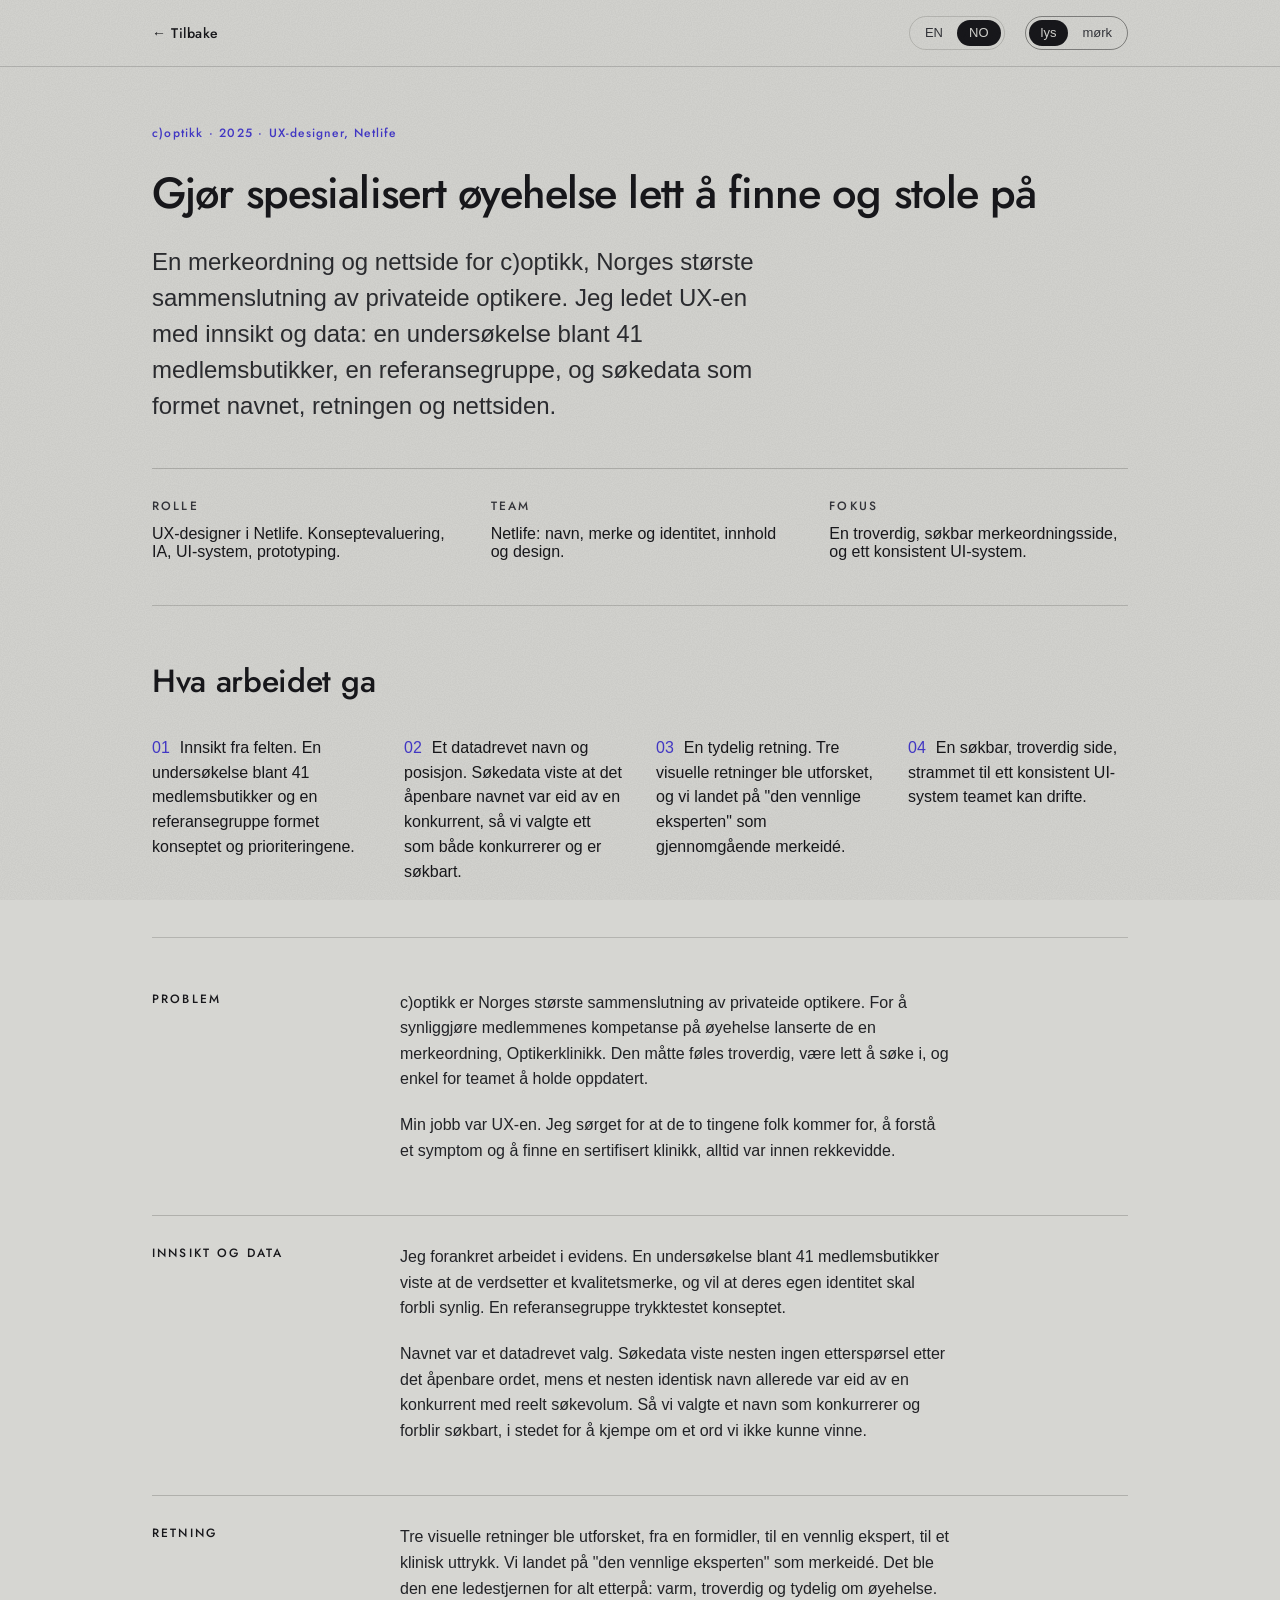
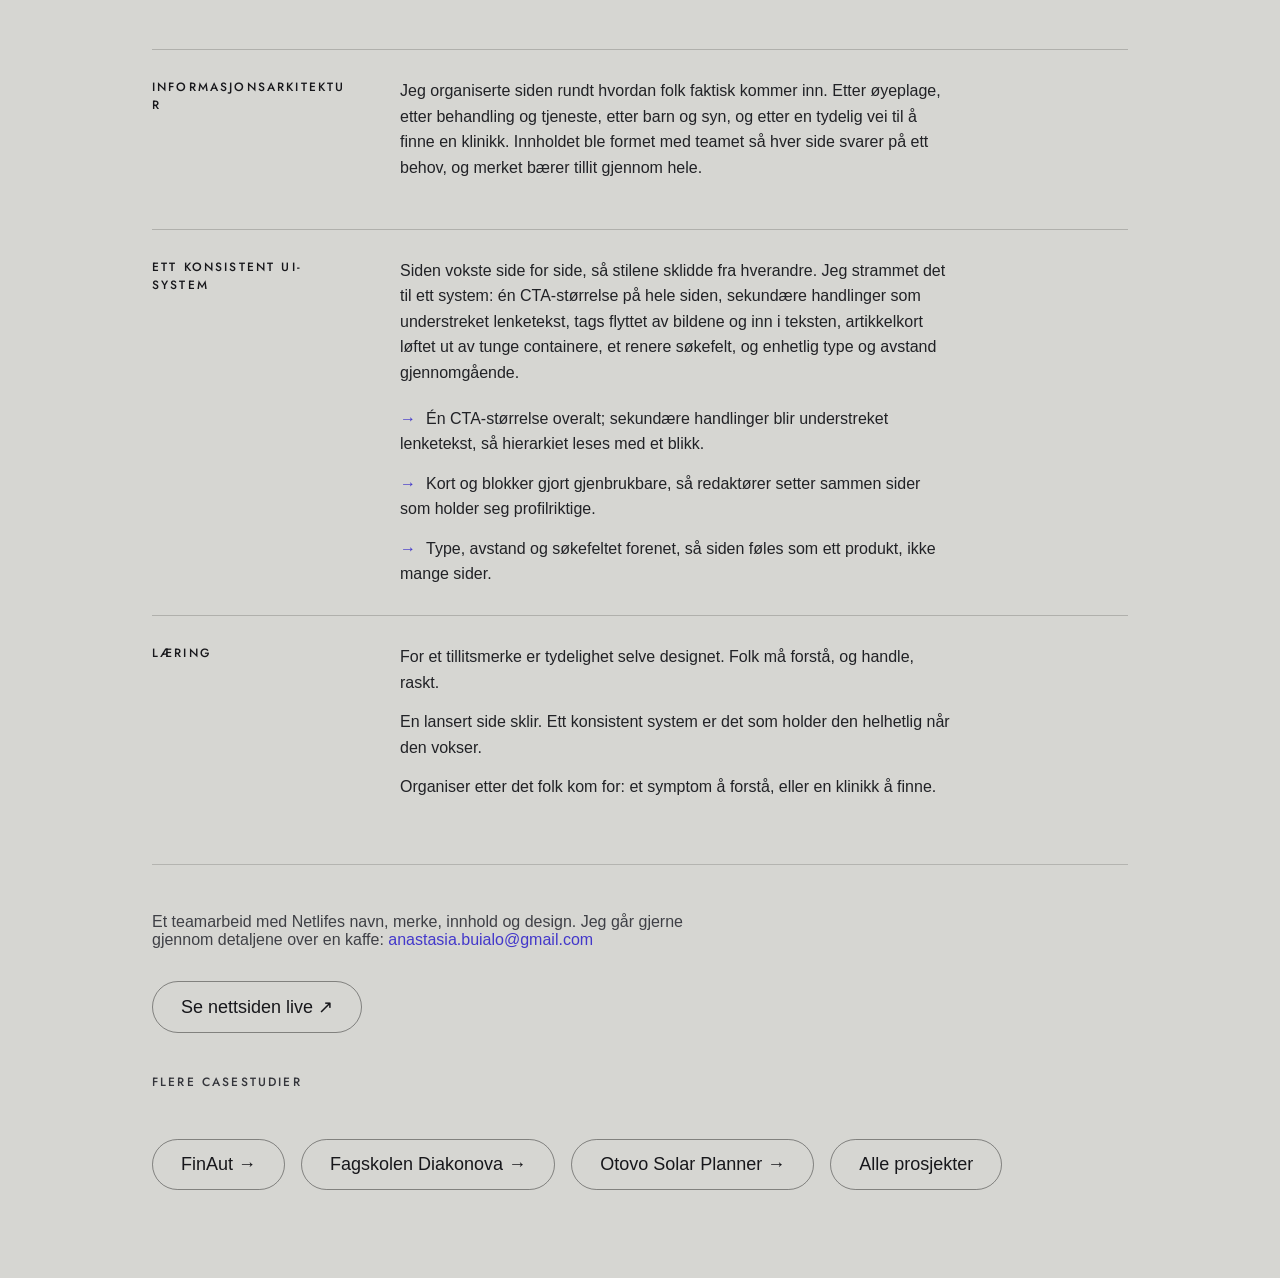
==== commit 5ce07047: "Make Norwegian the default language, unify body text sizes, revise About-me copy - Default landing l" ====
--- a/coptikk.html
+++ b/coptikk.html
@@ -1,5 +1,5 @@
 <!DOCTYPE html>
-<html lang="en">
+<html lang="no">
 <head>
 <meta charset="utf-8">
 <meta name="viewport" content="width=device-width, initial-scale=1">
@@ -12,7 +12,7 @@
 <link rel="icon" type="image/png" href="assets/avatar.png">
 <link rel="stylesheet" href="styles.css">
 </head>
-<body data-theme="light" data-lang="en">
+<body data-theme="light" data-lang="no">
 <script>
 (function () {
   try {
@@ -32,8 +32,8 @@
       <a href="index.html#work-en" class="wordmark">← Back</a>
       <nav class="nav nav--case">
         <div class="seg" role="group" aria-label="Language">
-          <button class="seg-btn" type="button" data-set-lang="en" aria-pressed="true">EN</button>
-          <button class="seg-btn" type="button" data-set-lang="no" aria-pressed="false">NO</button>
+          <button class="seg-btn" type="button" data-set-lang="en" aria-pressed="false">EN</button>
+          <button class="seg-btn" type="button" data-set-lang="no" aria-pressed="true">NO</button>
         </div>
         <div class="seg seg--theme" role="group" aria-label="Theme">
           <button class="seg-btn seg-btn--theme" type="button" data-set-theme="light" aria-pressed="true">light</button>
--- a/styles.css
+++ b/styles.css
@@ -284,11 +284,11 @@
   padding: var(--section-y) 0;
   scroll-margin-top: 80px;
 }
-.section--bordered { border-bottom: 1px solid var(--line2); }
+/* section--bordered no longer used as a section divider (whitespace + one dotted break instead) */
+.section--bordered { border-bottom: none; }
 
 .hero {
   padding: clamp(36px, 4.5vw, 64px) 0 var(--section-y);
-  border-bottom: 1px solid var(--line2);
 }
 
 .section-head {
@@ -339,7 +339,7 @@
   margin: 40px 0 16px;
 }
 .note {
-  font-size: 14px;
+  font-size: 16px;
   font-weight: 400;
   color: var(--mut);
   margin: 0;
@@ -573,6 +573,75 @@
 }
 .acc-panel[hidden] { display: none; }
 
+/* Short statement of approach — kept smaller than the entry title */
+.approach-lead {
+  font-size: 18px;
+  line-height: 1.45;
+  color: var(--ink);
+  margin: 0;
+  max-width: 46ch;
+}
+.approach-body {
+  font-size: 16px;
+  line-height: 1.6;
+  color: var(--body);
+  margin: 18px 0 0;
+  max-width: 58ch;
+}
+
+/* Calm collapsible disclosure for secondary content (skills, more projects, experience) */
+.disclosure { border-top: 1px solid var(--line3); }
+.disclosure > .acc-head {
+  grid-template-columns: minmax(0, 1fr) auto;
+  padding: 22px 0;
+  border-top: none;
+}
+.disclosure > .acc-head .acc-title {
+  font-size: clamp(19px, 2.2vw, 26px);
+  font-weight: 400;
+}
+.disclosure > .acc-head:hover { background: transparent; }
+.disclosure > .acc-head:hover .acc-title { transform: none; color: var(--acc2); }
+.disclosure > .acc-head .acc-icon { color: var(--acc2); }
+.disclosure > .acc-panel {
+  display: block;
+  padding: 0 0 32px;
+}
+.disclosure > .acc-panel[hidden] { display: none; }
+/* Panel content runs full width: label sits above, not in a narrow left column */
+.disclosure > .acc-panel .row {
+  display: block;
+  padding: 20px 0;
+}
+.disclosure > .acc-panel .row-label {
+  width: auto;
+  margin: 0 0 12px;
+}
+.disclosure > .acc-panel .row-list {
+  columns: 20rem;
+  column-gap: 56px;
+  font-size: 16px;
+}
+.disclosure > .acc-panel .row-list li {
+  break-inside: avoid;
+  margin: 0 0 12px;
+}
+
+/* Visible "How I work" block that lives in the disclosure stack */
+.stack-block {
+  border-top: 1px solid var(--line3);
+  padding: 24px 0 8px;
+}
+.stack-title {
+  font-family: var(--font-display);
+  font-size: clamp(19px, 2.2vw, 26px);
+  font-weight: 400;
+  color: var(--ink);
+  margin: 0 0 16px;
+}
+.disclosure > .acc-panel .rows,
+.disclosure > .acc-panel .index { margin-top: 0; }
+
 .panel-body p { margin: 0; }
 .panel-body .desc {
   font-size: 16px;
@@ -671,7 +740,7 @@
 }
 /* The work (what she did) leads; the client is secondary */
 .index-name { font-size: 15px; font-weight: 500; color: var(--sub); }
-.index-desc { font-size: 18px; font-weight: 400; color: var(--ink); line-height: 1.45; }
+.index-desc { font-size: 16px; font-weight: 400; color: var(--ink); line-height: 1.45; }
 .index-year {
   font-family: var(--font-display);
   font-size: 14px;
@@ -679,20 +748,6 @@
   white-space: nowrap;
 }
 /* Stack the project index on mobile so nothing forces horizontal scroll */
-@media (max-width: 640px) {
-  .index-row {
-    grid-template-columns: 1fr auto;
-    grid-template-areas:
-      "desc year"
-      "name name";
-    column-gap: 16px;
-    row-gap: 4px;
-    align-items: baseline;
-  }
-  .index-desc { grid-area: desc; font-size: 16px; }
-  .index-year { grid-area: year; text-align: right; }
-  .index-name { grid-area: name; }
-}
 .block-heading {
   font-size: clamp(20px, 2.4vw, 28px);
   font-weight: 500;
@@ -756,15 +811,15 @@
 }
 .about-copy { flex: 1 1 420px; max-width: 62ch; }
 .about-lead {
-  font-size: 20px;
-  line-height: 1.5;
+  font-size: 16px;
+  line-height: 1.6;
   font-weight: 400;
   color: var(--big);
   margin: 0;
   text-wrap: pretty;
 }
 .about-p2 {
-  font-size: 18px;
+  font-size: 16px;
   line-height: 1.6;
   font-weight: 400;
   color: var(--sub);
@@ -1032,6 +1087,25 @@
 .case-section--story { padding: clamp(32px, 5vw, 52px) 0 clamp(40px, 6vw, 64px); }
 .case-section--footer { padding: clamp(32px, 5vw, 48px) 0 clamp(56px, 8vw, 88px); border-top: 1px solid var(--line2); }
 
+/* Two-part divider heading inside a case story */
+.story-part {
+  font-family: var(--font-display);
+  font-size: clamp(21px, 2.3vw, 28px);
+  font-weight: 400;
+  line-height: 1.2;
+  color: var(--ink);
+  width: 100%;
+  margin: clamp(30px, 4vw, 48px) 0 4px;
+  padding-top: clamp(30px, 4vw, 48px);
+  border-top: 1px solid var(--line2);
+}
+.story-part:first-of-type { border-top: none; padding-top: 0; margin-top: 0; }
+.story-part .num {
+  color: var(--acc2);
+  margin-right: 14px;
+}
+.story-part + .story-row { border-top: none; padding-top: 20px; }
+
 /* Story rows */
 .story-row {
   display: flex;
@@ -1149,3 +1223,41 @@
 @media (max-width: 540px) {
   .footer-credits { flex-direction: column; gap: 8px; }
 }
+
+/* ============================================================
+   Mobile overrides — placed last so they win over base rules
+   regardless of where those appear earlier in the file.
+   ============================================================ */
+@media (max-width: 640px) {
+  /* Project index stacks */
+  .index-row {
+    grid-template-columns: 1fr auto;
+    grid-template-areas:
+      "desc year"
+      "name name";
+    column-gap: 16px;
+    row-gap: 4px;
+    align-items: baseline;
+  }
+  .index-desc { grid-area: desc; font-size: 15px; }
+  .index-year { grid-area: year; text-align: right; }
+  .index-name { grid-area: name; }
+
+  /* Type scale: hero stays dominant, body steps down a grade */
+  .hero-lead { font-size: 15px; line-height: 1.5; }
+  .about-lead { font-size: 15px; line-height: 1.5; }
+  .about-p2 { font-size: 15px; }
+  .about-langs { font-size: 16px; }
+  .approach-lead { font-size: 16px; }
+  .approach-body { font-size: 15px; }
+  .skills-text { font-size: 15px; }
+  .vw-intro { font-size: 15px; }
+  .vw-text { font-size: 15px; }
+  .side-copy { font-size: 15px; }
+  .disclosure > .acc-panel .row-list { font-size: 15px; }
+  .note { font-size: 15px; }
+
+  /* Compact About: small avatar tucked at the top, tight gap */
+  .about-grid { gap: 16px; }
+  .about-portrait { flex: 0 0 auto; width: 124px; min-width: 0; order: -1; }
+}
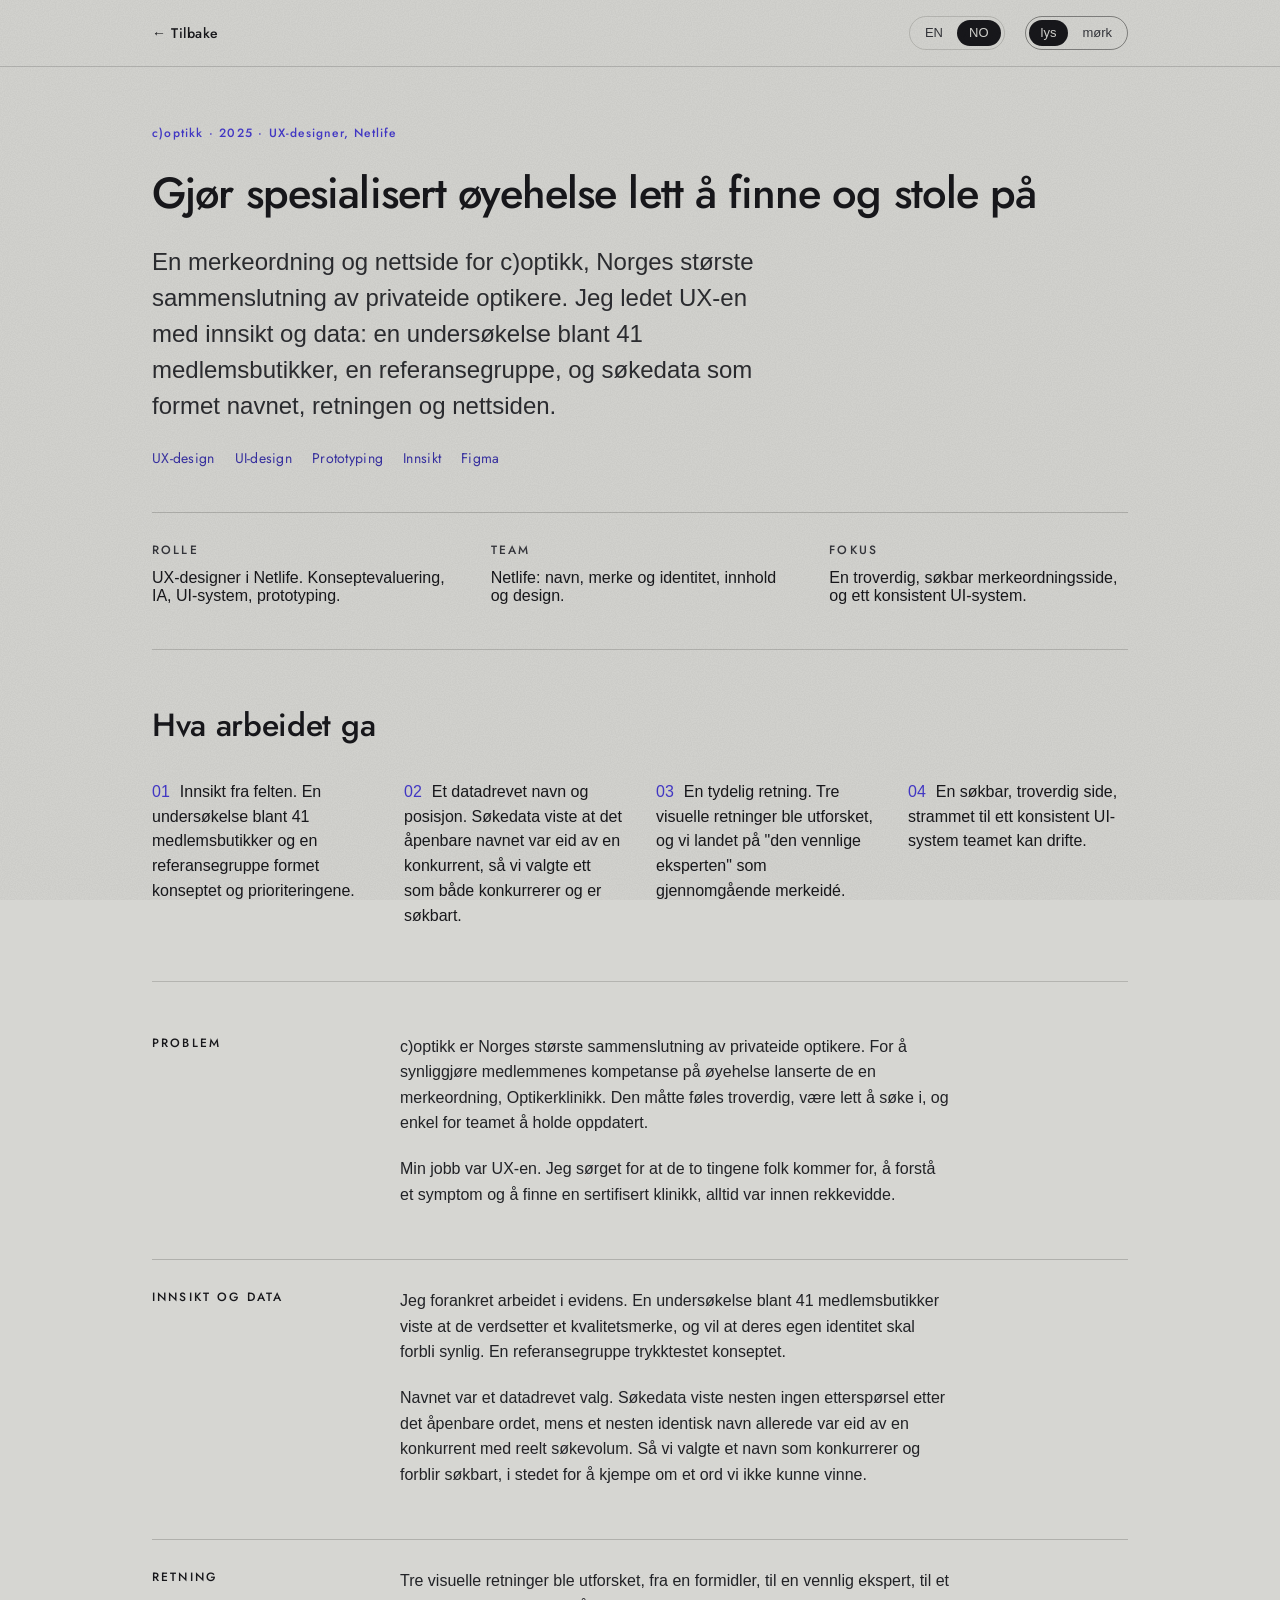
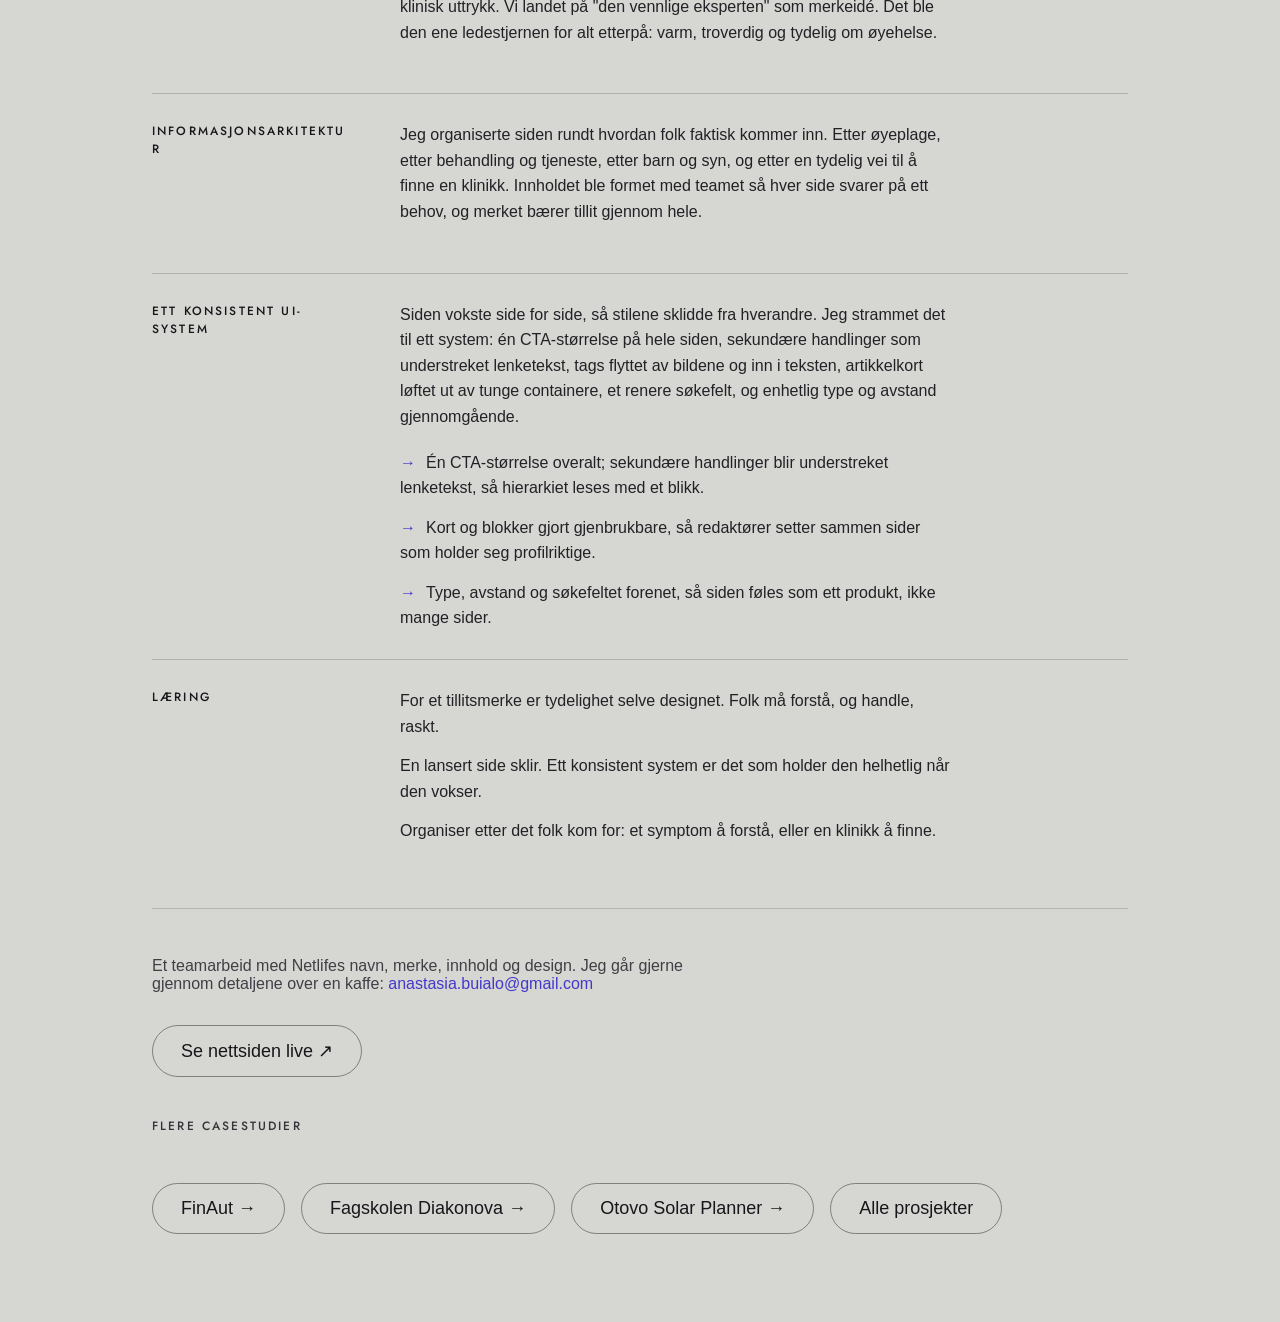
==== commit aa8bbde5: "Add before/after case images, skill/tool tags, hover fix, and reword FinAut headline - Remove the "(" ====
--- a/coptikk.html
+++ b/coptikk.html
@@ -49,6 +49,13 @@
       <p class="kicker" style="margin-bottom:28px">c)optikk · 2025 · UX designer, Netlife</p>
       <h1 class="case-h1">Make specialist eye care easy to find and trust</h1>
       <p class="case-summary">A certification brand and website for c)optikk, Norway's largest association of privately owned opticians. I led the UX with insight and data: a survey of 41 member stores, a reference group, and search data that shaped the name, the direction and the site.</p>
+      <div class="tag-row" style="margin:24px 0 0">
+        <span class="tag">UX design</span>
+        <span class="tag">UI design</span>
+        <span class="tag">Prototyping</span>
+        <span class="tag">Insight</span>
+        <span class="tag">Figma</span>
+      </div>
       <div class="case-meta">
         <div>
           <p class="field-label">Role</p>
@@ -168,6 +175,13 @@
       <p class="kicker" style="margin-bottom:28px">c)optikk · 2025 · UX-designer, Netlife</p>
       <h1 class="case-h1">Gjør spesialisert øyehelse lett å finne og stole på</h1>
       <p class="case-summary">En merkeordning og nettside for c)optikk, Norges største sammenslutning av privateide optikere. Jeg ledet UX-en med innsikt og data: en undersøkelse blant 41 medlemsbutikker, en referansegruppe, og søkedata som formet navnet, retningen og nettsiden.</p>
+      <div class="tag-row" style="margin:24px 0 0">
+        <span class="tag">UX-design</span>
+        <span class="tag">UI-design</span>
+        <span class="tag">Prototyping</span>
+        <span class="tag">Innsikt</span>
+        <span class="tag">Figma</span>
+      </div>
       <div class="case-meta">
         <div>
           <p class="field-label">Rolle</p>
--- a/styles.css
+++ b/styles.css
@@ -272,7 +272,7 @@
   transition: background 0.2s, color 0.2s;
 }
 .seg-btn--theme { text-transform: lowercase; }
-.seg-btn:hover { color: var(--ink); }
+.seg-btn:hover { color: var(--acc2); background: var(--wash); }
 .seg-btn[aria-pressed="true"] {
   background: var(--ink);
   color: var(--bg);
@@ -1260,4 +1260,17 @@
   /* Compact About: small avatar tucked at the top, tight gap */
   .about-grid { gap: 16px; }
   .about-portrait { flex: 0 0 auto; width: 124px; min-width: 0; order: -1; }
-}
+
+  /* Email pill was wider than the viewport, pushing "Kopier" off-screen.
+     Let the address truncate instead of forcing the pill to overflow. */
+  .email-control { width: 100%; }
+  .email-link {
+    flex: 1 1 auto;
+    min-width: 0;
+    overflow: hidden;
+    text-overflow: ellipsis;
+    padding: 14px 12px 14px 20px;
+    font-size: 16px;
+  }
+  .copy-btn { flex: 0 0 auto; padding: 14px 16px; }
+}
